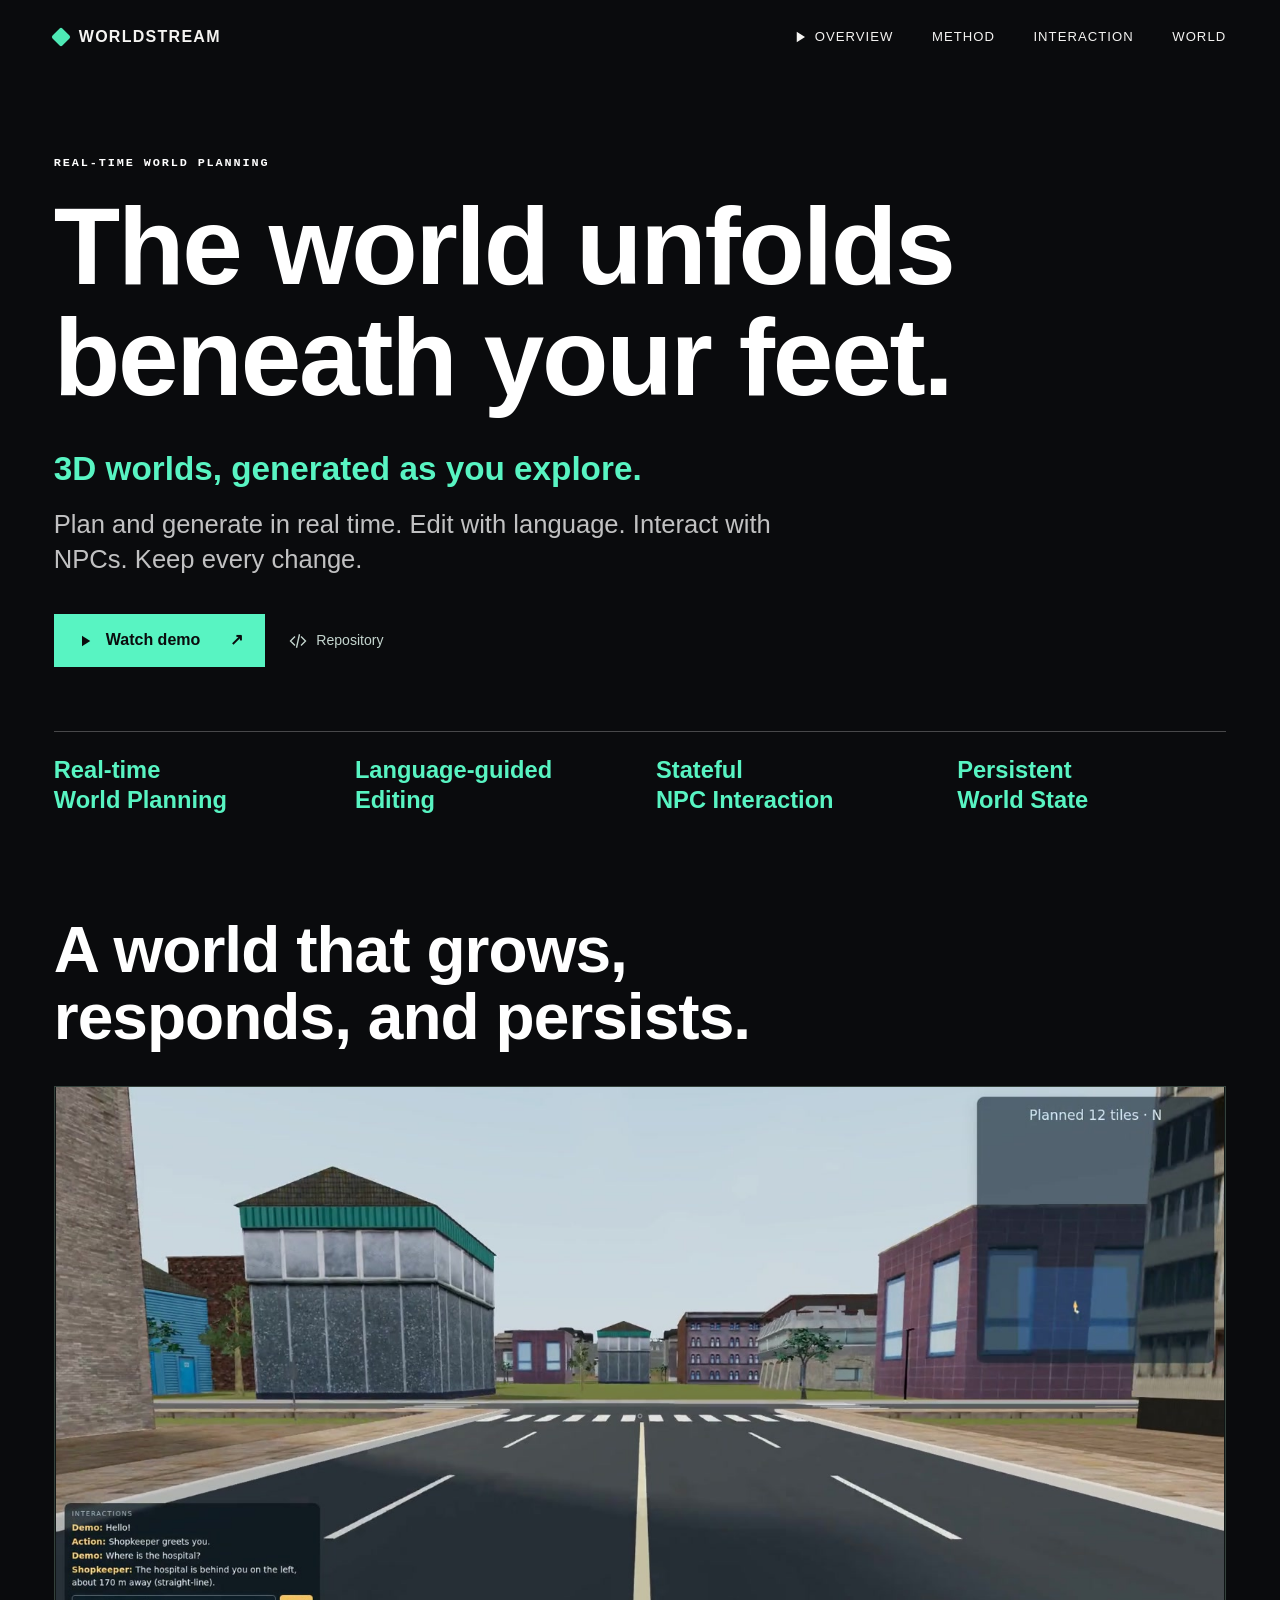
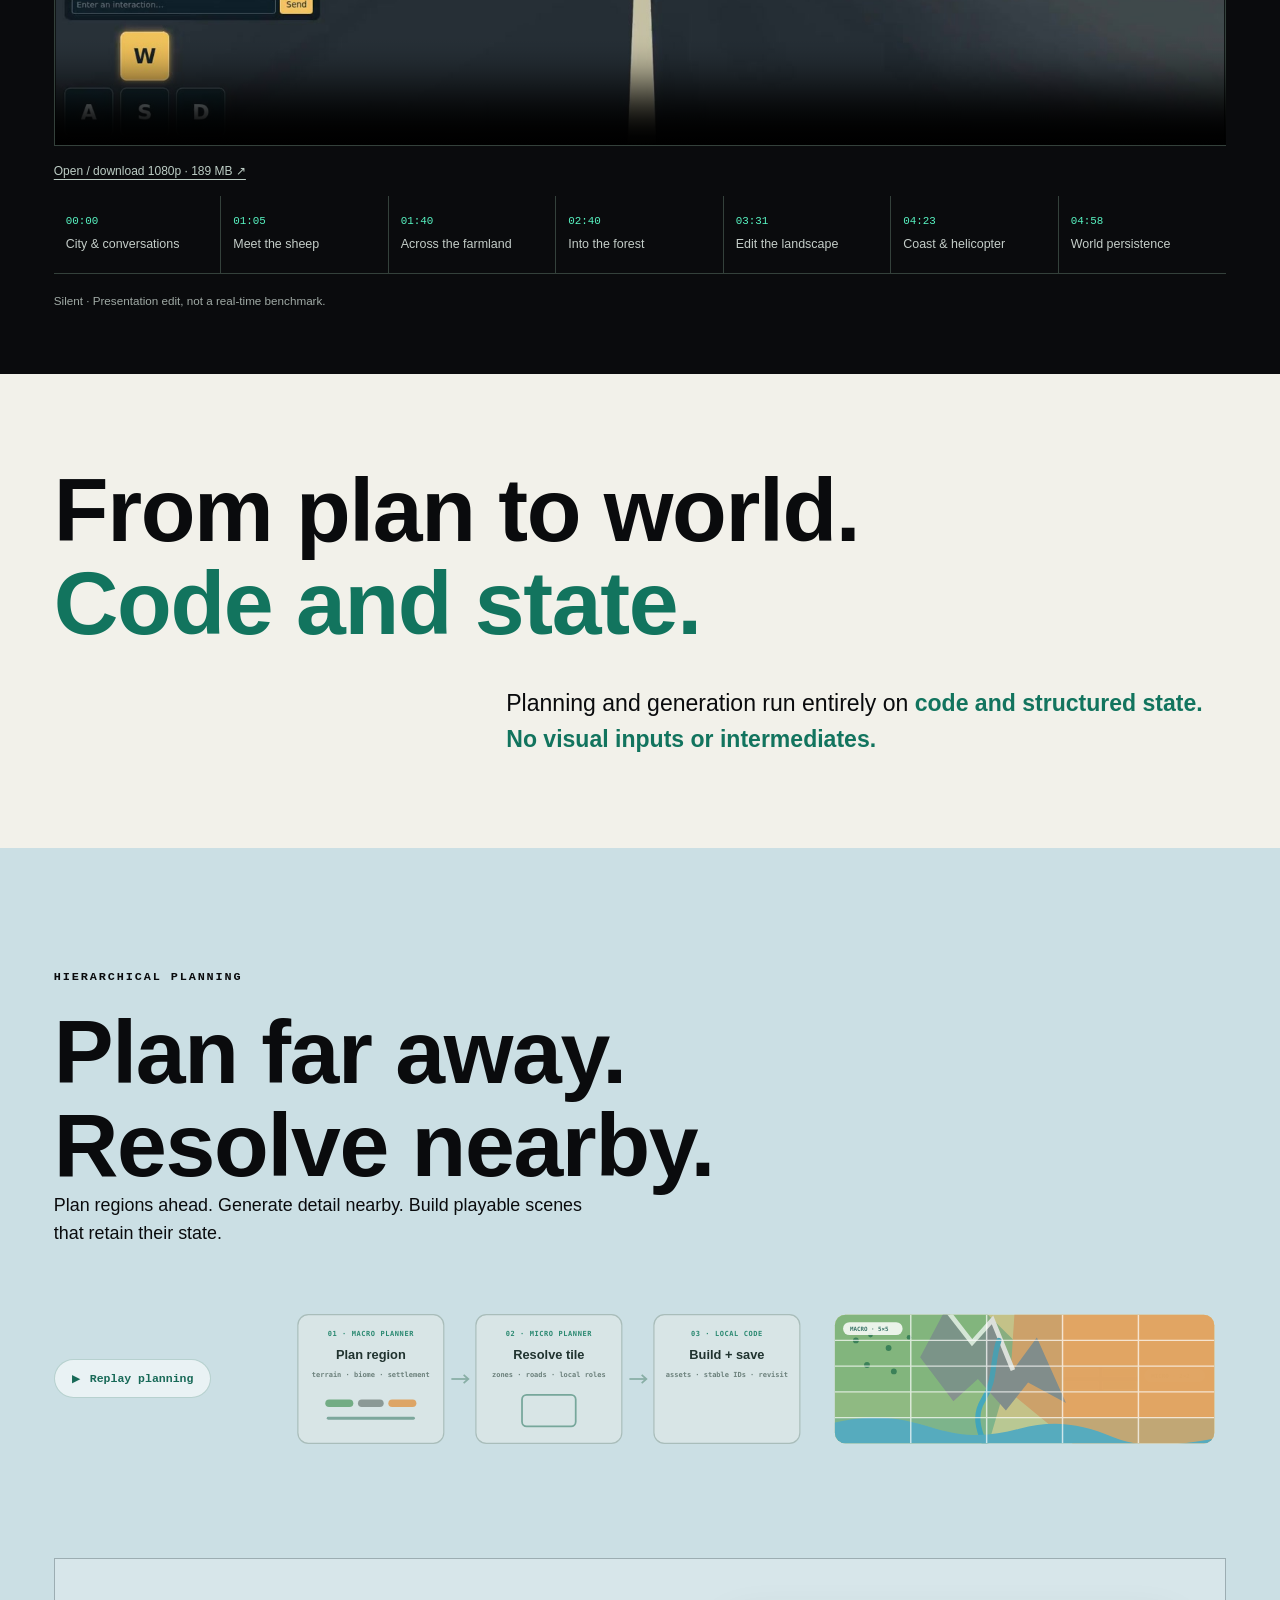
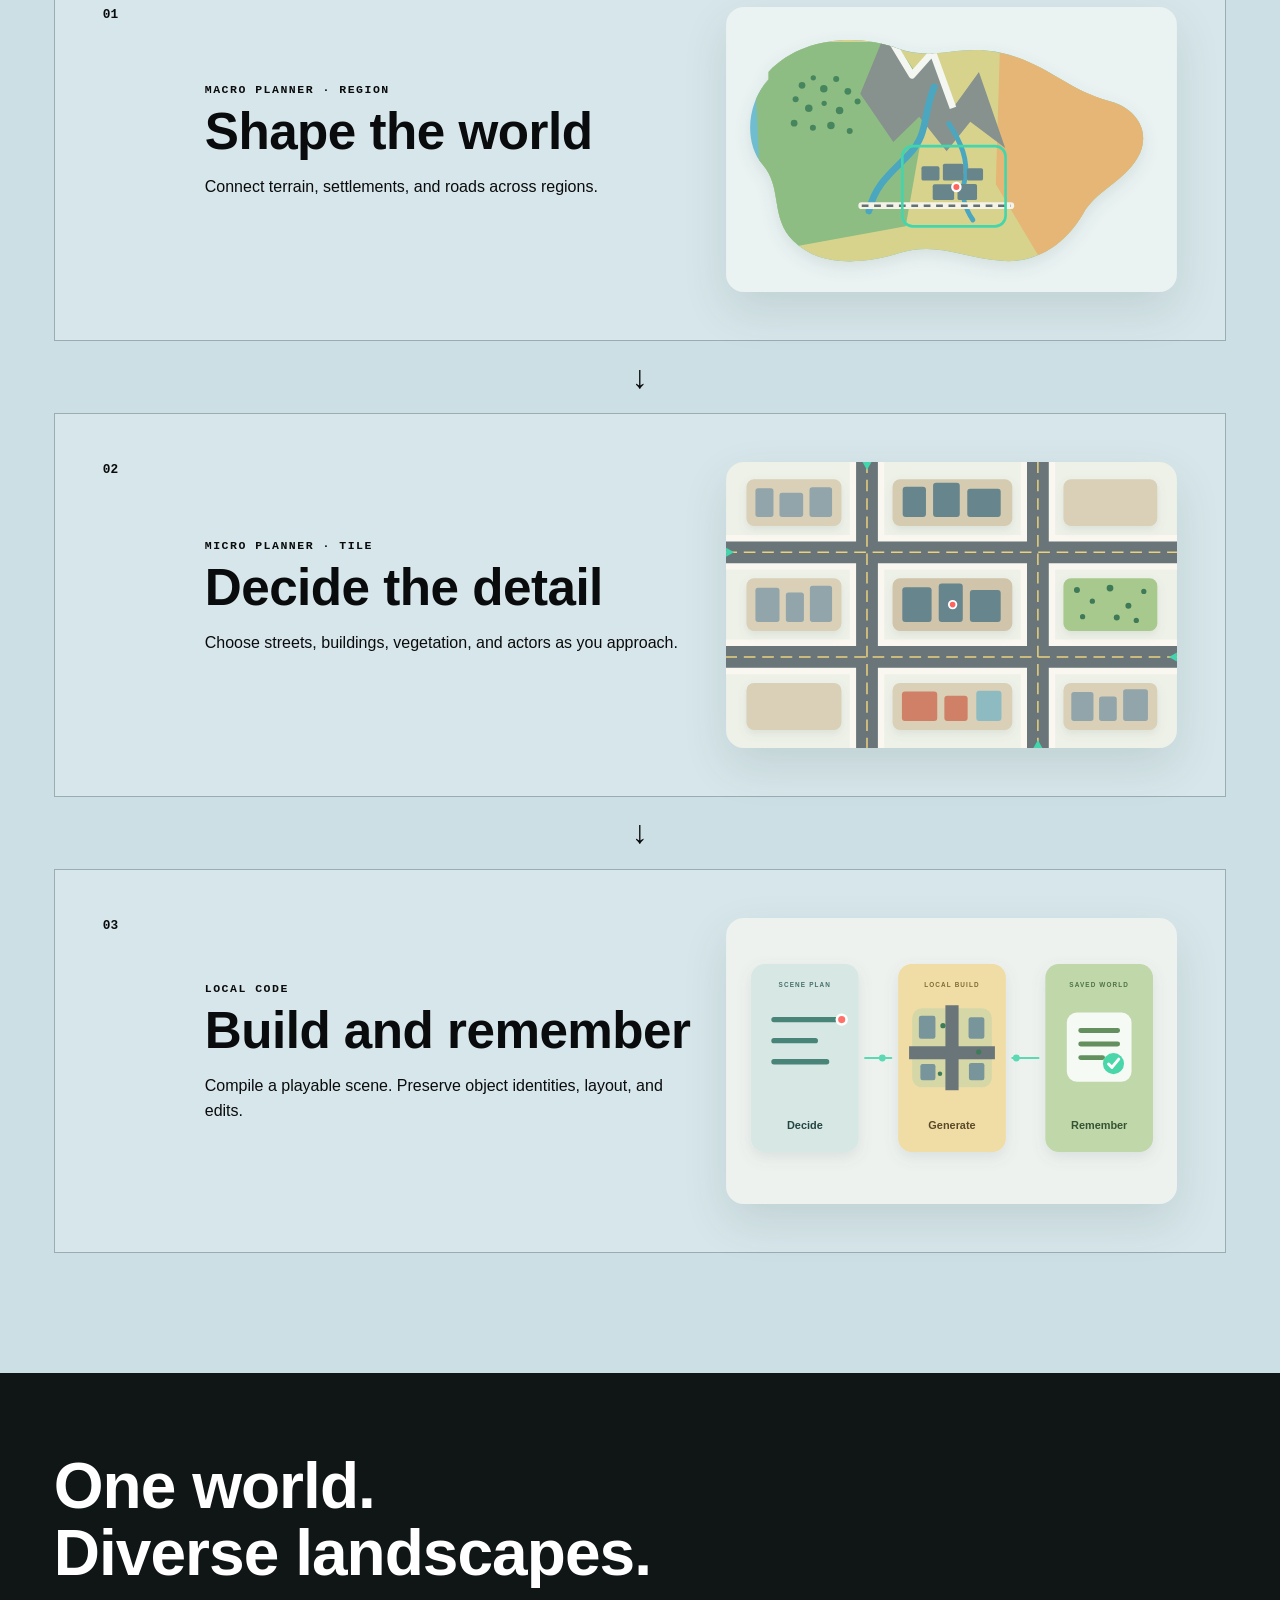
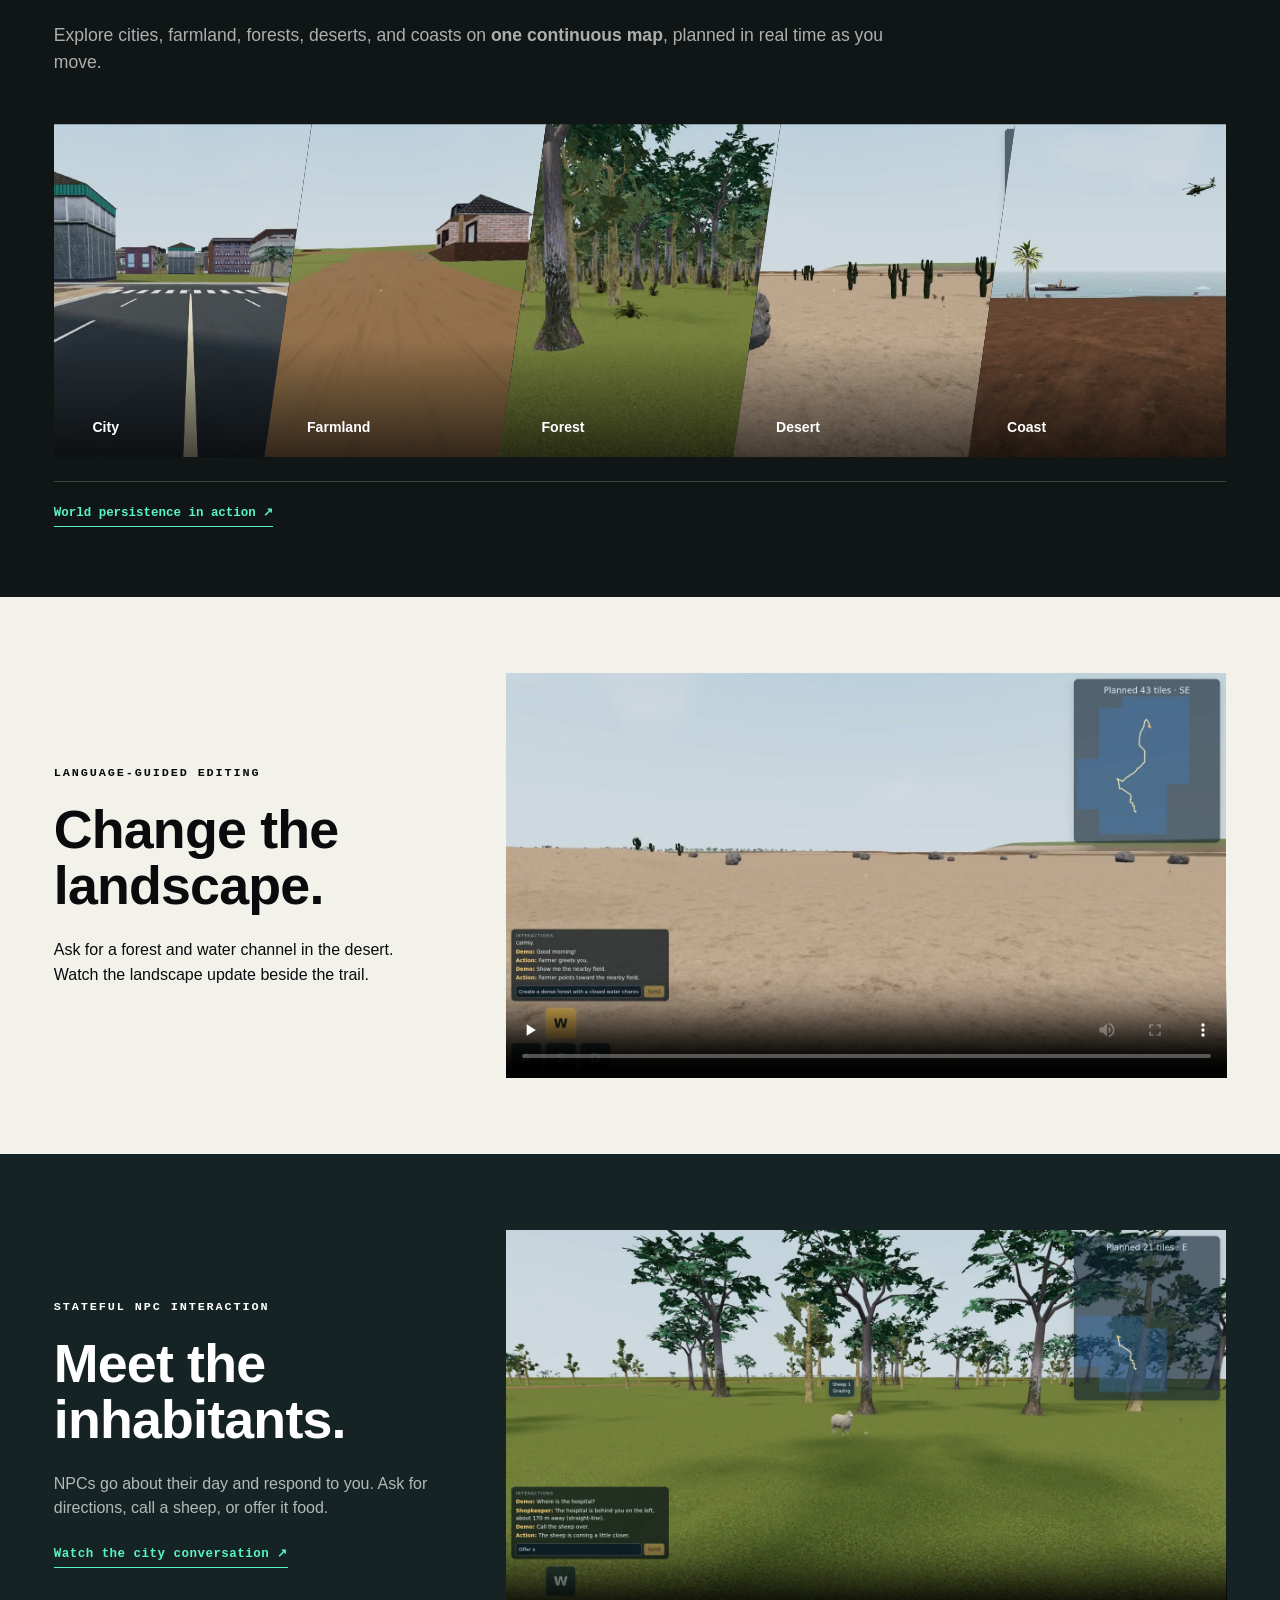
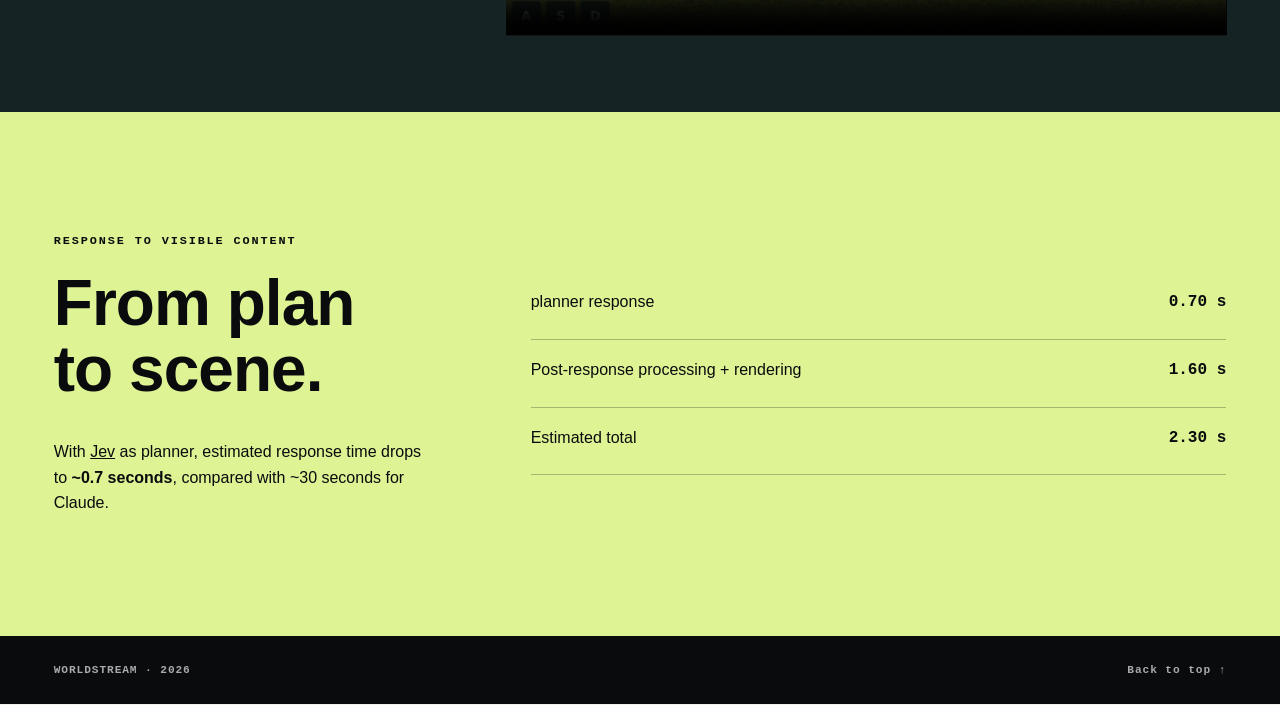
==== index.html @ d9d82ed5 "update project page" ====
<!doctype html>
<html lang="en">
<head>
  <meta charset="utf-8" />
  <meta name="viewport" content="width=device-width, initial-scale=1" />
  <meta name="description" content="WorldStream plans and expands a persistent 3D world in real time as you move. Edit scenes through language and interact with NPCs that pursue their own activities and respond to you." />
  <title>WorldStream — 3D worlds, generated as you explore</title>
  <link rel="icon" href="data:image/svg+xml,<svg xmlns=%22http://www.w3.org/2000/svg%22 viewBox=%220 0 32 32%22><rect width=%2232%22 height=%2232%22 rx=%228%22 fill=%22%2309090b%22/><path d=%22M8 16 16 7l8 9-8 9z%22 fill=%22%2358f4c2%22/></svg>" />
  <link rel="stylesheet" href="styles.css" />
</head>
<body>
  <header class="nav" aria-label="Primary navigation">
    <a class="brand" href="#top"><span class="brand-mark"></span>WORLDSTREAM</a>
    <nav>
      <a href="#demo"><svg class="link-icon" viewBox="0 0 24 24" aria-hidden="true"><path d="m9 5 11 7-11 7Z"/></svg>Overview</a>
      <a href="#system">Method</a>
      <a href="#interaction">Interaction</a>
      <a href="#worlds">World</a>
    </nav>
  </header>

  <main id="top">
    <section class="hero">
      <div class="hero-copy">
        <p class="eyebrow">REAL-TIME WORLD PLANNING</p>
        <h1>The world unfolds<br />beneath your feet.</h1>
        <p class="hero-tagline"><strong>3D worlds, generated as you explore.</strong></p>
        <p class="lede">Plan and generate in real time. Edit with language. Interact with NPCs. Keep every change.</p>
        <div class="hero-actions"><a class="primary-link" href="#demo"><svg class="link-icon" viewBox="0 0 24 24" aria-hidden="true"><path d="m8 5 11 7-11 7Z"/></svg>Watch demo <span aria-hidden="true">↗</span></a><a class="repo-link" href="https://github.com/krennic999/WorldStream" target="_blank" rel="noopener"><svg class="link-icon" viewBox="0 0 24 24" aria-hidden="true"><path d="m8 6-6 6 6 6m8-12 6 6-6 6M14 3l-4 18" fill="none" stroke="currentColor" stroke-width="1.8"/></svg>Repository</a></div>
        <div class="metric-row capability-row" aria-label="Core capabilities">
          <div><strong>Real-time<br />World Planning</strong></div>
          <div><strong>Language-guided<br />Editing</strong></div>
          <div><strong>Stateful<br />NPC Interaction</strong></div>
          <div><strong>Persistent<br />World State</strong></div>
        </div>
      </div>
    </section>

    <section id="demo" class="demo-section" aria-labelledby="demo-title">
      <div class="demo-heading"><div><h2 id="demo-title">A world that grows,<br />responds, and persists.</h2></div></div>
      <video id="tour-video" class="tour-video" controls playsinline preload="none" poster="assets/demo-20260928/city.jpg" aria-label="WorldStream full presentation demo">
        Your browser does not support embedded video.
      </video>
      <div class="video-options">
        <div class="video-downloads">
          <a id="download-original" target="_blank" rel="noopener">Open / download 1080p · 189 MB ↗</a>
        </div>
      </div>
      <div class="demo-chapters" role="group" aria-label="Jump to a demo chapter">
        <button type="button" data-seek="0"><span>00:00</span>City &amp; conversations</button>
        <button type="button" data-seek="65"><span>01:05</span>Meet the sheep</button>
        <button type="button" data-seek="100"><span>01:40</span>Across the farmland</button>
        <button type="button" data-seek="160"><span>02:40</span>Into the forest</button>
        <button type="button" data-seek="211"><span>03:31</span>Edit the landscape</button>
        <button type="button" data-seek="263"><span>04:23</span>Coast &amp; helicopter</button>
        <button type="button" data-seek="298"><span>04:58</span>World persistence</button>
      </div>
      <p id="playback-status" class="playback-status" role="status"></p>
      <div class="demo-footnote"><p>Silent · Presentation edit, not a real-time benchmark.</p></div>
    </section>

    <section class="statement">
      <h2>From plan to world.<br /><em>Code and state.</em></h2>
      <p>Planning and generation run entirely on <strong>code and structured state.</strong> <strong>No visual inputs or intermediates.</strong></p>
    </section>

    <section id="system" class="system-section">
      <div class="section-heading">
        <p class="eyebrow">HIERARCHICAL PLANNING</p>
        <h2>Plan far away.<br />Resolve nearby.</h2>
        <p>Plan regions ahead. Generate detail nearby. Build playable scenes that retain their state.</p>
      </div>
      <div class="planning-showcase">
        <div class="planning-toolbar">
          <button id="replay-planning" type="button"><span aria-hidden="true">▶</span> Replay planning</button>
        </div>
        <figure class="tile-planning-demo">
          <img id="tile-planning-animation" src="assets/tile-planning-demo.svg" alt="Animation showing Macro Planner assigning roles to a five by five region and Micro Planner resolving a nearby tile into four zones" />
        </figure>
      </div>

      <div class="pipeline" role="img" aria-label="Macro Planner plans a large region, Micro Planner refines nearby tiles, then local code compiles a persistent world">
        <article class="stage macro-stage">
          <div class="stage-index">01</div>
          <div>
            <p class="stage-label">MACRO PLANNER · REGION</p>
            <h3>Shape the world</h3>
            <p>Connect terrain, settlements, and roads across regions.</p>
          </div>
          <figure class="stage-real">
            <img data-planning-graphic src="assets/macro-layout.svg" alt="A simplified Macro Planner natural map with ocean, mountains, rivers, forests, desert, settlements, and the next planning frontier" />
          </figure>
        </article>

        <div class="flow-arrow" aria-hidden="true">↓</div>

        <article class="stage micro-stage">
          <div class="stage-index">02</div>
          <div>
            <p class="stage-label">MICRO PLANNER · TILE</p>
            <h3>Decide the detail</h3>
            <p>Choose streets, buildings, vegetation, and actors as you approach.</p>
          </div>
          <figure class="stage-real">
            <img data-planning-graphic src="assets/micro-city-layout.svg" alt="A city-scale Micro Planner plan abstracted from a generated aerial view, with dense blocks, arterials, local streets, civic facilities, parks, and edge connections" />
          </figure>
        </article>

        <div class="flow-arrow" aria-hidden="true">↓</div>

        <article class="stage compiler-stage">
          <div class="stage-index">03</div>
          <div>
            <p class="stage-label">LOCAL CODE</p>
            <h3>Build and remember</h3>
            <p>Compile a playable scene. Preserve object identities, layout, and edits.</p>
          </div>
          <figure class="stage-real stage-code-real">
            <img data-planning-graphic src="assets/local-compiler.svg" alt="A simple animated flow from a planner output through local scene generation to a saved playable tile" />
          </figure>
        </article>
      </div>
    </section>

    <section id="worlds" class="worlds">
      <div class="worlds-copy">
        <h2>One world.<br />Diverse landscapes.</h2>
        <p>Explore cities, farmland, forests, deserts, and coasts on <strong>one continuous map</strong>, planned in real time as you move.</p>
      </div>
      <div class="biome-showcase">
        <div class="landscape-thumbnails" aria-label="Five landscapes in one world">
          <figure><img src="assets/demo-20260928/city.jpg" loading="lazy" width="1600" height="900" alt="City blocks and a paved intersection" /><figcaption>City</figcaption></figure>
          <figure><img src="assets/demo-20260928/farmland.jpg?v=3" loading="lazy" width="1600" height="900" alt="A rural house beside planted crop fields and a dirt road" /><figcaption>Farmland</figcaption></figure>
          <figure><img src="assets/demo-20260928/forest.jpg?v=2" loading="lazy" width="1600" height="900" alt="An open view through layered trees and forest canopy" /><figcaption>Forest</figcaption></figure>
          <figure><img src="assets/demo-20260928/desert.jpg?v=2" loading="lazy" width="1600" height="900" alt="Cacti and boulders on sandy desert terrain" /><figcaption>Desert</figcaption></figure>
          <figure><img src="assets/demo-20260928/coast.jpg?v=2" loading="lazy" width="1600" height="900" alt="Boats on the sea beside a palm-lined beach" /><figcaption>Coast</figcaption></figure>
        </div>
        <div class="revisit-note"><button class="chapter-link" type="button" data-seek="298">World persistence in action ↗</button></div>
      </div>
    </section>

    <section id="interaction" class="interaction-section">
      <div class="section-heading interaction-heading">
        <p class="eyebrow">LANGUAGE-GUIDED EDITING</p>
        <h2>Change the landscape.</h2>
        <p>Ask for a forest and water channel in the desert. Watch the landscape update beside the trail.</p>
      </div>

      <div class="edit-showcase">
        <figure class="excerpt-media"><video id="edit-video" controls playsinline preload="none" poster="assets/demo-20260928/edit-before.jpg" aria-label="24-second excerpt showing the landscape edit request and result; water loop partly outside the view"></video></figure>
      </div>
    </section>

    <section class="npc-section">
      <div class="npc-copy">
        <p class="eyebrow">STATEFUL NPC INTERACTION</p>
        <h2>Meet the inhabitants.</h2>
        <p>NPCs go about their day and respond to you. Ask for directions, call a sheep, or offer it food.</p>
        <button class="npc-lab-link chapter-link" type="button" data-seek="4">Watch the city conversation ↗</button>
      </div>

      <figure class="npc-media fullbleed-media">
        <video id="npc-video" controls playsinline preload="none" poster="assets/demo-20260928/sheep.jpg" aria-label="Calling and feeding a sheep in the world"></video>
      </figure>
    </section>

    <section class="latency-section" aria-labelledby="latency-title">
      <div>
        <p class="eyebrow">RESPONSE TO VISIBLE CONTENT</p>
        <h2 id="latency-title">From plan<br />to scene.</h2>
        <p class="latency-note">With <a href="https://typesafe.ai/" target="_blank" rel="noopener">Jev</a> as planner, estimated response time drops to <strong>~0.7 seconds</strong>, compared with ~30 seconds for Claude.</p>
      </div>
      <div class="latency-chart" aria-label="Estimated warm-cache latency from four repeat saved-response replay trials">
        <div class="latency-bar"><b>planner response</b><strong>0.70 s</strong></div>
        <div class="latency-bar"><b>Post-response processing + rendering</b><strong>1.60 s</strong></div>
        <div class="latency-bar"><b>Estimated total</b><strong>2.30 s</strong></div>
      </div>
    </section>

  </main>

  <footer>
    <span>WORLDSTREAM · 2026</span>
    <a class="footer-link" href="#top">Back to top ↑</a>
  </footer>
  <script src="media-config.js"></script>
  <script src="script.js"></script>
</body>
</html>
---- styles.css ----
:root {
  --ink: #0a0b0d;
  --paper: #f2f1ea;
  --muted: #787a74;
  --line: rgba(10, 11, 13, 0.18);
  --acid: #58f4c2;
  --blue: #c9e2ea;
  --dark: #111719;
  --pad: clamp(22px, 4.2vw, 74px);
}

* { box-sizing: border-box; }
html { scroll-behavior: smooth; }
body {
  margin: 0;
  color: var(--ink);
  background: var(--paper);
  font-family: Inter, ui-sans-serif, -apple-system, BlinkMacSystemFont, "Segoe UI", sans-serif;
  font-size: 16px;
  line-height: 1.55;
  overflow-x: hidden;
}
a { color: inherit; }
img { display: block; width: 100%; }

.nav {
  position: absolute;
  z-index: 10;
  top: 0;
  left: 0;
  right: 0;
  display: flex;
  justify-content: space-between;
  align-items: center;
  padding: 25px var(--pad);
  color: white;
  mix-blend-mode: difference;
}
.brand { display: flex; align-items: center; gap: 11px; font-weight: 800; letter-spacing: .08em; text-decoration: none; }
.brand-mark { width: 14px; height: 14px; background: var(--acid); transform: rotate(45deg); border-radius: 2px; }
.nav nav { display: flex; gap: clamp(16px, 3vw, 42px); }
.nav nav a { text-decoration: none; font-size: .82rem; letter-spacing: .08em; text-transform: uppercase; }

.hero { background: var(--ink); color: white; min-height: 100vh; }
.hero-copy { min-height: 76vh; padding: clamp(120px, 15vw, 210px) var(--pad) 64px; display: flex; flex-direction: column; justify-content: flex-end; }
.eyebrow { margin: 0 0 20px; font-family: ui-monospace, SFMono-Regular, Menlo, monospace; font-size: .74rem; font-weight: 700; letter-spacing: .16em; }
h1, h2, h3, p { margin-top: 0; }
h1 { margin-bottom: 34px; max-width: 1200px; font-size: clamp(3.5rem, 9.1vw, 9rem); line-height: 1.02; letter-spacing: -.02em; font-weight: 620; }
.lede { max-width: 760px; font-size: clamp(1.15rem, 2vw, 1.7rem); line-height: 1.35; color: rgba(255,255,255,.75); }
.hero-tagline { max-width: 1000px; margin: 0 0 18px; color: var(--acid); font-size: clamp(1.4rem, 2.6vw, 2.3rem); line-height: 1.25; }
.hero-tagline strong { font-weight: 650; }
.metric-row { display: grid; grid-template-columns: repeat(4, minmax(0, 1fr)); gap: 32px; margin-top: 64px; padding-top: 24px; border-top: 1px solid rgba(255,255,255,.25); }
.metric-row strong, .metric-row span { display: block; }
.metric-row strong { color: var(--acid); font-size: clamp(1.5rem, 2.4vw, 2.3rem); line-height: 1.1; }
.metric-row span { margin-top: 7px; color: rgba(255,255,255,.56); font-size: .82rem; }

.fullbleed-media { margin: 0; position: relative; overflow: hidden; background: #172022; }
.hero-media { aspect-ratio: 16 / 8.5; }
.fullbleed-media img { width: 100%; height: 100%; object-fit: cover; }
.fullbleed-media figcaption { position: absolute; left: 20px; bottom: 18px; max-width: 620px; padding: 10px 14px; color: white; background: rgba(8,12,14,.78); backdrop-filter: blur(12px); font-size: .76rem; }
.fullbleed-media figcaption span { color: var(--acid); font-family: ui-monospace, monospace; margin-right: 12px; }

.statement { padding: clamp(100px, 15vw, 220px) var(--pad); max-width: 1500px; }
.statement > p:first-child { color: var(--muted); font-size: clamp(1.1rem, 2vw, 1.5rem); }
.statement h2, .section-heading h2, .worlds h2, .latency-section h2, .notes-section h2 { margin-bottom: 36px; font-size: clamp(3rem, 7vw, 7.4rem); line-height: 1.04; letter-spacing: -.015em; font-weight: 560; }
.statement h2 em { color: #12745e; font-style: normal; }
.statement p strong { color: #12745e; font-weight: 650; }
.statement > p:last-child { margin: 60px 0 0 auto; max-width: 720px; font-size: clamp(1.15rem, 1.8vw, 1.55rem); }
.statement-notes { display: grid; grid-template-columns: 1fr 1fr; gap: 8vw; margin: 90px 0 0; padding-top: 34px; border-top: 1px solid var(--line); font-size: 1.04rem; }
.statement-notes p { margin: 0; }

.system-section { padding: 120px var(--pad); background: #cbdfe4; }
.section-heading { display: grid; grid-template-columns: 1.25fr .75fr; column-gap: 7vw; align-items: end; }
.section-heading .eyebrow { grid-column: 1 / -1; }
.section-heading h2 { margin-bottom: 0; }
.section-heading > p:last-child { max-width: 540px; font-size: 1.12rem; }
.pipeline { margin-top: 100px; }
.planning-showcase { display: grid; grid-template-columns: 210px minmax(0, 1fr); column-gap: 28px; align-items: center; margin-top: 34px; }
.planning-toolbar { display: flex; align-items: flex-start; flex-direction: column; gap: 16px; }
.planning-toolbar button { display: inline-flex; align-items: center; gap: 10px; cursor: pointer; padding: 12px 17px; border: 1px solid rgba(22,105,87,.24); border-radius: 999px; background: rgba(255,255,255,.58); color: #176957; font: 700 .72rem ui-monospace, monospace; transition: transform .2s ease, background .2s ease; }
.planning-toolbar button:hover { transform: translateY(-2px); background: rgba(255,255,255,.9); }
.planning-toolbar button span { font-size: .62rem; }
.planning-toolbar p { max-width: 190px; margin: 0; color: #5c7773; font: 650 .68rem/1.55 ui-monospace, monospace; }
.tile-planning-demo { width: 100%; margin: 0; }
.tile-planning-demo img { width: 100%; }
.stage { display: grid; grid-template-columns: 70px 1fr minmax(320px, 42%); gap: 32px; align-items: center; min-height: 360px; padding: 48px; border: 1px solid rgba(4,27,32,.28); background: rgba(255,255,255,.22); }
.stage-index { align-self: start; font: 700 .8rem ui-monospace, monospace; }
.stage-label { margin-bottom: 8px; font: 700 .72rem ui-monospace, monospace; letter-spacing: .13em; }
.stage h3 { margin-bottom: 16px; font-size: clamp(2.1rem, 4vw, 4.3rem); line-height: 1.08; letter-spacing: -.01em; font-weight: 560; }
.stage p:last-child { max-width: 560px; }
.flow-arrow { height: 72px; display: grid; place-items: center; font-size: 2rem; }

.macro-map, .micro-grid, .code-window { position: relative; min-height: 260px; background: #dce9e4; border: 1px solid rgba(0,0,0,.2); overflow: hidden; }
.stage-real { margin: 0; background: transparent; }
.stage-real img { width: 100%; height: auto; aspect-ratio: 1200 / 760; object-fit: cover; border-radius: 18px; box-shadow: 0 18px 46px rgba(33,63,61,.12); }
.state-pills { display: flex; flex-wrap: wrap; gap: 7px; margin-top: 13px; }
.state-pills span { padding: 6px 9px; border: 1px solid rgba(29,77,69,.18); border-radius: 999px; background: rgba(255,255,255,.48); color: #315c55; font: 650 .56rem ui-monospace, monospace; }
.stage-real figcaption { padding-top: 10px; color: #506765; font: 600 .59rem ui-monospace, monospace; line-height: 1.45; }
.stage-real figcaption b { color: #176957; }
.stage-real figcaption span { padding: 0 5px; color: #91a29f; }
.stage-code-real img { object-position: left center; }
.macro-map { background: linear-gradient(150deg,#b9cf9a 0 48%,#d1c18c 49% 76%,#91b5bd 77%); }
.macro-map i { position: absolute; display: block; }
.macro-map .water { left: 0; bottom: 0; width: 75%; height: 28%; background: #5f94a5; clip-path: polygon(0 62%,35% 22%,60% 55%,100% 10%,100% 100%,0 100%); }
.macro-map .ridge { right: 12%; top: 0; width: 28%; height: 70%; background: #626c5d; clip-path: polygon(50% 0,100% 55%,68% 48%,85% 100%,40% 62%,0 100%,22% 35%); }
.macro-map .city { width: 80px; height: 66px; left: 45%; top: 36%; background: repeating-linear-gradient(0deg,#374745 0 7px,#89a39c 7px 11px); }
.macro-map .town { width: 43px; height: 35px; left: 24%; top: 29%; background: #d67b55; }
.macro-map .route { left: 15%; top: 46%; width: 67%; height: 7px; background: white; transform: rotate(12deg); transform-origin: left center; }
.micro-grid { background-color: #b9c893; background-image: linear-gradient(rgba(255,255,255,.25) 1px,transparent 1px),linear-gradient(90deg,rgba(255,255,255,.25) 1px,transparent 1px); background-size: 25% 25%; }
.micro-grid i, .micro-grid span { position: absolute; display: block; }
.road-x { left: 0; right: 0; top: 43%; height: 18%; background: #50575a; }
.road-y { top: 0; bottom: 0; left: 53%; width: 14%; background: #50575a; }
.micro-grid span:not(.park) { background: #d6b49b; box-shadow: inset 0 0 0 3px #7d4d3e; }
.b1 { left: 8%; top: 8%; width: 34%; height: 26%; }.b2 { right: 6%; top: 10%; width: 20%; height: 25%; }.b3 { left: 8%; bottom: 8%; width: 34%; height: 24%; }
.micro-grid .park { right: 6%; bottom: 8%; width: 24%; height: 24%; border-radius: 50%; background: repeating-radial-gradient(circle,#315b42 0 5px,#76a56e 6px 15px); }
.code-window { padding: 28px; background: #0f181a; color: #d6fff1; font-family: ui-monospace, monospace; }
.code-window span { display: block; margin-bottom: 32px; color: var(--acid); }
.code-window code { display: block; margin: 12px 0; color: #b8c8c4; }

.worlds { display: grid; grid-template-columns: .72fr 1.28fr; min-height: 820px; background: #101616; color: white; }
.worlds-copy { padding: 120px var(--pad); align-self: center; }
.worlds h2 { font-size: clamp(3rem, 5vw, 6rem); }
.worlds-copy > p:not(.eyebrow) { color: rgba(255,255,255,.66); font-size: 1.1rem; }
.biome-route { display: grid; grid-template-columns: repeat(5, minmax(92px, 1fr)); margin-top: 42px; border: 1px solid rgba(255,255,255,.24); overflow: hidden; }
.biome { min-height: 112px; padding: 16px 12px; display: flex; flex-direction: column; justify-content: flex-end; color: #09100f; border-right: 1px solid rgba(0,0,0,.22); }
.biome:last-child { border-right: 0; }
.biome b { font-size: .82rem; }
.biome span { margin-top: 2px; font: 600 .59rem ui-monospace, monospace; text-transform: uppercase; opacity: .62; }
.city-biome { background: repeating-linear-gradient(90deg,#c8d1cf 0 8px,#889693 8px 10px); }
.rural-biome { background: linear-gradient(145deg,#bfd08c 0 42%,#d0b874 43% 66%,#93aa70 67%); }
.forest-biome { background: radial-gradient(circle at 28% 35%,#8eb173 0 10%,transparent 11%),radial-gradient(circle at 66% 58%,#537c56 0 19%,transparent 20%),#759865; }
.desert-biome { background: linear-gradient(155deg,#e3c381,#b98455); }
.coast-biome { background: linear-gradient(145deg,#cfbd82 0 34%,#65a8b6 35% 62%,#286e88 63%); }
.route-note { display: flex; gap: 14px; margin-top: 11px; font-size: .75rem !important; }
.route-note span { flex: 0 0 auto; color: var(--acid); font: 700 .65rem ui-monospace, monospace; letter-spacing: .04em; }
.plain-list { list-style: none; padding: 0; margin: 54px 0 0; border-top: 1px solid rgba(255,255,255,.2); }
.plain-list li { display: grid; grid-template-columns: 85px 1fr; gap: 20px; padding: 16px 0; border-bottom: 1px solid rgba(255,255,255,.2); }
.plain-list span { color: var(--acid); font: 700 .72rem ui-monospace, monospace; text-transform: uppercase; }
.forest-media { min-height: 820px; }

.interaction-section { padding: 120px var(--pad); }
.interaction-heading { margin-bottom: 80px; }
.interaction-demo { display: grid; grid-template-columns: minmax(330px, .75fr) 1.25fr; min-height: 640px; border: 1px solid var(--line); }
.object-panel { padding: clamp(28px, 4vw, 56px); background: #d7e8eb; }
.panel-top { display: flex; justify-content: space-between; font: 700 .72rem ui-monospace, monospace; letter-spacing: .1em; }
.live-dot { color: #08795d; }
.object-tabs { display: flex; gap: 8px; margin: 50px 0 32px; flex-wrap: wrap; }
.object-tabs button { cursor: pointer; border: 1px solid #607376; background: transparent; padding: 10px 13px; font: inherit; color: inherit; }
.object-tabs button.active { background: #11282c; color: white; }
.state-card { background: #11282c; color: white; padding: 24px; }
.state-card div { display: grid; grid-template-columns: 80px 1fr; gap: 10px; padding: 10px 0; border-bottom: 1px solid rgba(255,255,255,.15); }
.state-card div:last-child { border: 0; }
.state-card span { color: var(--acid); font: 700 .68rem ui-monospace, monospace; }
.state-card code { color: white; overflow-wrap: anywhere; }
.object-panel > p { margin: 32px 0 0; max-width: 500px; }
.interaction-media { min-height: 640px; }

.npc-section { display: grid; grid-template-columns: 1.02fr .98fr; min-height: 780px; background: #152325; color: white; }
.npc-copy { padding: 120px var(--pad); align-self: center; }
.npc-copy h2 { max-width: 820px; margin-bottom: 38px; font-size: clamp(3rem, 5.5vw, 6.5rem); line-height: 1.04; letter-spacing: -.015em; font-weight: 560; }
.npc-copy > p:not(.eyebrow) { max-width: 720px; color: rgba(255,255,255,.68); font-size: 1.08rem; }
.npc-reaction { display: grid; grid-template-columns: repeat(3, minmax(0, 1fr)); margin-top: 58px; border-top: 1px solid rgba(255,255,255,.2); }
.npc-reaction article { position: relative; min-height: 160px; padding: 22px 18px 18px 0; border-bottom: 1px solid rgba(255,255,255,.2); }
.npc-reaction article + article { padding-left: 18px; border-left: 1px solid rgba(255,255,255,.2); }
.npc-reaction article::before { content: ""; position: absolute; top: -4px; left: 0; width: 54px; height: 7px; border-radius: 4px; background: var(--acid); opacity: .22; }
.npc-reaction article + article::before { left: 18px; }
.npc-reaction span, .npc-reaction b, .npc-reaction small { display: block; }
.npc-reaction span { color: var(--acid); font: 700 .64rem ui-monospace, monospace; letter-spacing: .08em; }
.npc-reaction b { margin-top: 26px; font-size: 1rem; font-weight: 600; }
.npc-reaction small { margin-top: 8px; color: rgba(255,255,255,.48); font: 600 .65rem/1.45 ui-monospace, monospace; }
.npc-lab-link { display: inline-flex; margin-top: 34px; padding-bottom: 5px; color: var(--acid); border-bottom: 1px solid currentColor; text-decoration: none; font: 700 .72rem ui-monospace, monospace; letter-spacing: .04em; }
.npc-media { min-height: 780px; background: #e4e4d2; }
.npc-media img { object-position: 72% center; }

.latency-section { padding: 120px var(--pad); background: #def394; }
.latency-section { display: grid; grid-template-columns: .7fr 1.3fr; gap: 8vw; }
.latency-section h2 { font-size: clamp(3rem, 5vw, 6rem); }
.latency-note { max-width: 440px; margin: 18px 0 0; font-size: 1rem; line-height: 1.6; }
.latency-chart { align-self: center; }
.timing-details { margin-top: 22px; font-size: .78rem; max-width: 680px; }
.timing-details summary { cursor: pointer; text-underline-offset: 3px; text-decoration: underline; }
.timing-details p { margin: 12px 0 0; line-height: 1.6; }
.latency-bar { position: relative; display: grid; grid-template-columns: 1fr auto; gap: 20px; padding: 18px 0 24px; border-bottom: 1px solid rgba(0,0,0,.25); }
.latency-bar span { position: absolute; bottom: 0; left: 0; height: 6px; width: var(--w); background: #0b6d58; }
.latency-bar.faint span { background: rgba(0,0,0,.22); }
.latency-bar b { font-weight: 520; }.latency-bar strong { font-family: ui-monospace, monospace; }
.latency-note { grid-column: 2; max-width: 700px; margin-top: 26px; }

footer { display: flex; justify-content: space-between; gap: 20px; padding: 28px var(--pad); background: var(--ink); color: rgba(255,255,255,.65); font: 700 .7rem ui-monospace, monospace; letter-spacing: .08em; }
.footer-link { color: inherit; text-decoration: none; }

@media (max-width: 900px) {
  .nav nav { display: none; }
  .hero-copy { min-height: 70vh; }
  .metric-row { grid-template-columns: 1fr; gap: 22px; }
  .hero-media { aspect-ratio: 4 / 3; }
  .section-heading, .worlds, .interaction-demo, .npc-section, .latency-section, .statement-notes { grid-template-columns: 1fr; }
  .section-heading > p:last-child { margin-top: 30px; }
  .planning-showcase { grid-template-columns: 1fr; margin-top: 34px; }
  .planning-toolbar { align-items: flex-start; flex-direction: column; padding: 0 0 24px; }
  .tile-planning-demo { margin-bottom: 50px; }
  .stage { grid-template-columns: 40px 1fr; padding: 28px; }
  .stage > :last-child { grid-column: 1 / -1; }
  .worlds-copy { padding-top: 100px; padding-bottom: 80px; }
  .biome-route { grid-template-columns: repeat(5, minmax(76px, 1fr)); overflow-x: auto; }
  .biome { min-height: 96px; }
  .forest-media { min-height: 64vh; }
  .interaction-media { min-height: 420px; }
  .npc-reaction { grid-template-columns: 1fr; }
  .npc-reaction article + article { padding-left: 0; border-left: 0; }
  .npc-reaction article + article::before { left: 0; }
  .npc-media { min-height: 520px; }
  .latency-note { grid-column: 1; }
  footer { flex-direction: column; }
}

@media (prefers-reduced-motion: no-preference) {
  .fullbleed-media img { transition: transform 900ms cubic-bezier(.2,.7,.2,1); }
  .fullbleed-media:hover img { transform: scale(1.015); }
  .npc-reaction article::before { animation: npc-step 4.8s ease-in-out infinite; }
  .npc-reaction article:nth-child(2)::before { animation-delay: 1.6s; }
  .npc-reaction article:nth-child(3)::before { animation-delay: 3.2s; }
}

@keyframes npc-step {
  0%, 70%, 100% { opacity: .2; transform: scaleX(.5); transform-origin: left; }
  12%, 36% { opacity: 1; transform: scaleX(1); transform-origin: left; }
}

/* Recorded demo: uncropped media, no autoplay. */
html { scroll-padding-top: 28px; }
video { display: block; width: 100%; aspect-ratio: 16 / 9; background: #101616; object-fit: contain; }
button:focus-visible, a:focus-visible, video:focus-visible { outline: 3px solid #19987b; outline-offset: 5px; }
.hero { min-height: auto; }
.hero-copy { min-height: auto; padding-top: clamp(130px, 12vw, 175px); padding-bottom: 64px; }
.hero h1 { font-size: clamp(3.5rem, 8.5vw, 8rem); }
.hero-actions { display: flex; flex-wrap: wrap; align-items: center; gap: 24px; margin-top: 12px; }
.primary-link { display: inline-flex; gap: 36px; padding: 14px 22px; color: var(--ink); background: var(--acid); text-decoration: none; font-weight: 650; }
.hero-actions > span { color: #aab5b0; font: .72rem ui-monospace, monospace; }
.link-icon { width: 18px; height: 18px; flex-shrink: 0; fill: currentColor; vertical-align: middle; }
.nav nav a, .primary-link, .repo-link { display: inline-flex; align-items: center; }
.nav nav a { gap: 7px; }
.hero-actions .primary-link { gap: 12px; }
.hero-actions .primary-link > span { margin-left: 18px; }
.repo-link { gap: 9px; color: #c4d5ce; text-decoration: none; font-size: .88rem; padding: 12px 0; }
.repo-link:hover { color: var(--acid); }
.demo-section { background: var(--ink); color: white; padding: 38px var(--pad) 64px; }
.demo-heading { display: grid; grid-template-columns: 1fr .65fr; gap: 60px; align-items: end; margin-bottom: 36px; }
.demo-heading h2, .return-section h2 { font-size: clamp(2.6rem, 5vw, 5.5rem); line-height: 1.04; letter-spacing: -.015em; font-weight: 560; margin-bottom: 0; }
.demo-heading > p { max-width: 460px; color: #aab5b0; margin-bottom: 0; }
.tour-video { border: 1px solid #34413b; }
.video-options { display: flex; justify-content: space-between; align-items: center; flex-wrap: wrap; gap: 16px; padding: 16px 0; }
.quality-switch, .video-downloads { display: flex; flex-wrap: wrap; gap: 12px; }
.quality-switch button { padding: 9px 15px; background: transparent; color: #c4cdc8; border: 1px solid #34413b; font: inherit; font-size: .8rem; cursor: pointer; }
.quality-switch button[aria-pressed="true"] { color: #101616; background: var(--acid); border-color: var(--acid); }
.video-downloads a { color: #bdcdc5; font-size: .75rem; text-underline-offset: 4px; }
.demo-chapters { display: grid; grid-template-columns: repeat(7, minmax(0, 1fr)); border-bottom: 1px solid #34413b; }
.demo-chapters button { font: inherit; font-size: .78rem; line-height: 1.4; padding: 19px 12px; background: transparent; border: 0; border-right: 1px solid #34413b; color: #c4cdc8; text-align: left; cursor: pointer; }
.demo-chapters button:last-child { border-right: 0; }
.demo-chapters button span { display: block; margin-bottom: 9px; color: var(--acid); font: .68rem ui-monospace, monospace; }
.demo-chapters button:hover, .demo-chapters button[aria-current="true"] { background: #20372e; color: white; }
.demo-footnote { display: flex; justify-content: space-between; gap: 32px; color: #a0aaa5; font-size: .73rem; margin-top: 18px; }
.demo-footnote p { max-width: 720px; margin: 0; }
.demo-footnote a { flex-shrink: 0; text-underline-offset: 4px; }
.playback-status { color: var(--acid); font-size: .8rem; margin: 0; }
.playback-status:not(:empty) { margin-top: 14px; }
.worlds, .npc-section { grid-template-columns: 1fr; min-height: 0; }
.worlds > *, .npc-section > * { min-width: 0; }
.worlds-copy, .npc-copy { padding: 80px var(--pad) 48px; }
.worlds-copy > p, .npc-copy > p { max-width: 850px; }
.worlds h2, .npc-copy h2 { max-width: 1000px; }
.biome-route, .plain-list { max-width: 950px; }
.forest-media, .npc-media { margin: 0 var(--pad) 60px; min-height: 0; background: #101616; overflow: visible; }
.forest-media figcaption, .npc-media figcaption { position: static; padding: 14px 0 0; max-width: none; background: transparent; backdrop-filter: none; }
.route-gallery { background: #101616; color: white; padding: 0 var(--pad) 90px; }
.gallery-heading { display: flex; justify-content: space-between; align-items: baseline; gap: 24px; }
.gallery-heading > p:last-child { color: #aab5b0; }
.biome-frames { display: grid; grid-template-columns: repeat(3, minmax(0, 1fr)); gap: 24px; }
.biome-frames figure, .edit-pair figure, .return-section figure { margin: 0; min-width: 0; }
.biome-frames figure:first-child { grid-column: span 2; }
.biome-frames img { aspect-ratio: 16 / 9; height: auto; object-fit: contain; }
.biome-frames figcaption, .edit-pair figcaption { padding: 14px 0; font-size: .88rem; }
.biome-frames figcaption span, .edit-pair figcaption span { display: block; font: .65rem ui-monospace, monospace; letter-spacing: .1em; color: var(--acid); margin-bottom: 7px; }
.interaction-heading { margin-bottom: 42px; }
.edit-showcase blockquote { max-width: 1000px; margin: 0 0 38px; padding: 24px 30px; border-left: 3px solid #168268; background: #e1e8dd; font-size: clamp(1.1rem, 2vw, 1.65rem); line-height: 1.45; }
.edit-showcase cite { display: block; margin-top: 14px; font: .7rem ui-monospace, monospace; color: #526456; }
.excerpt-media { margin: 0 0 32px; }
.excerpt-media figcaption, .return-section figcaption { margin-top: 12px; font-size: .78rem; color: #57635a; }
.edit-pair { display: grid; grid-template-columns: 1fr 1fr; gap: 24px; }
.edit-pair img { height: auto; }
.edit-pair figcaption span { color: #12745e; }
.media-note { font-size: .75rem; color: #57635a; max-width: 850px; margin: 10px 0 0; }
.npc-reaction { max-width: 1000px; margin-top: 32px; }
.chapter-link { background: none; color: inherit; border: 0; border-bottom: 1px solid currentColor; padding: 0 0 6px; cursor: pointer; font: 650 .78rem ui-monospace, monospace; }
.npc-lab-link { color: var(--acid); }
.return-section { padding: 100px var(--pad); display: grid; grid-template-columns: .7fr 1.3fr; gap: 60px; align-items: center; }
.return-section h2 { margin-bottom: 28px; }
.return-section .chapter-link { margin-top: 16px; color: #12745e; }
.return-section img { height: auto; }
@media (max-width: 900px) {
  .metric-row { grid-template-columns: repeat(2, minmax(0, 1fr)); }
  .demo-heading, .return-section { grid-template-columns: 1fr; gap: 28px; }
  .demo-chapters { grid-template-columns: repeat(4, minmax(0, 1fr)); }
  .demo-chapters button { border-bottom: 1px solid #34413b; }
  .demo-footnote { flex-direction: column; gap: 12px; }
  .gallery-heading { display: block; }
  .biome-frames { grid-template-columns: 1fr 1fr; gap: 18px; }
  .biome-frames figure:first-child { grid-column: auto; }
  .biome-frames figure:last-child { grid-column: span 2; }
  .edit-pair { grid-template-columns: 1fr; }
  .interaction-section { padding: 70px var(--pad); }
}
@media (max-width: 520px) {
  .biome-route { grid-template-columns: repeat(5, minmax(0, 1fr)); }
  .biome { padding: 10px 5px; }
  .biome b { font-size: .7rem; }
  .biome span { font-size: .5rem; overflow-wrap: anywhere; }
  .route-note { flex-direction: column; gap: 6px; }
  .hero-copy { padding-top: 115px; }
  .metric-row strong { font-size: 1.3rem; }
  .demo-chapters { grid-template-columns: repeat(2, minmax(0, 1fr)); }
  .biome-frames { grid-template-columns: 1fr; }
  .biome-frames figure:last-child { grid-column: auto; }
  .demo-heading h2, .return-section h2 { font-size: 2.8rem; }
}
@media (prefers-reduced-motion: reduce) { html { scroll-behavior: auto; } }

/* One media focal point per section. */
.sr-only { position: absolute; width: 1px; height: 1px; padding: 0; margin: -1px; overflow: hidden; clip-path: inset(50%); white-space: nowrap; border: 0; }
.demo-heading { grid-template-columns: 1fr; }
.system-section > .section-heading h2 { grid-column: 1 / -1; }
.statement { padding-top: 90px; padding-bottom: 90px; }
.statement > p:last-child { margin-top: 28px; }
.capability-row { grid-template-columns: repeat(4, minmax(0, 1fr)); }
.capability-row strong { font-size: clamp(1.1rem, 1.85vw, 1.8rem); line-height: 1.25; }
.worlds-copy { padding-bottom: 30px; }
.biome-showcase { padding: 0 var(--pad) 70px; }
.landscape-thumbnails { position: relative; height: clamp(230px, 26vw, 390px); overflow: hidden; background: #101616; }
.landscape-thumbnails figure { position: absolute; top: 0; bottom: 0; width: 24%; clip-path: polygon(16.67% 0, 100% 0, 83.33% 100%, 0 100%); }
.landscape-thumbnails figure:nth-child(1) { left: 0; width: 22%; clip-path: polygon(0 0, 100% 0, 81.82% 100%, 0 100%); }
.landscape-thumbnails figure:nth-child(2) { left: 18%; }
.landscape-thumbnails figure:nth-child(3) { left: 38%; }
.landscape-thumbnails figure:nth-child(4) { left: 58%; }
.landscape-thumbnails figure:nth-child(5) { left: 78%; width: 22%; clip-path: polygon(18.18% 0, 100% 0, 100% 100%, 0 100%); }
.biome-showcase .landscape-thumbnails img { width: 100%; height: 100%; aspect-ratio: auto; object-fit: cover; }
.landscape-thumbnails figure:nth-child(1) img { object-position: 48% center; }
.landscape-thumbnails figure:nth-child(2) img { object-position: 58% center; }
.landscape-thumbnails figure:nth-child(3) img { object-position: 45% center; }
.landscape-thumbnails figure:nth-child(4) img { object-position: 63% center; }
.landscape-thumbnails figure:nth-child(5) img { object-position: 40% center; }
.landscape-thumbnails figure::after { content: ''; position: absolute; inset: 0; background: linear-gradient(transparent 65%, rgba(0,0,0,.65)); pointer-events: none; }
.biome-showcase .landscape-thumbnails figcaption { position: absolute; z-index: 1; left: 15%; bottom: 18px; margin: 0; color: white; font-size: clamp(.68rem, 1.1vw, 1rem); font-weight: 600; }
@media (max-width: 600px) {
  .landscape-thumbnails { height: 190px; }
  .biome-showcase .landscape-thumbnails figcaption { font-size: .6rem; left: 10%; bottom: 12px; }
}
.biome-showcase figure { margin: 0; }
.biome-showcase img { height: auto; aspect-ratio: 16 / 9; object-fit: contain; background: #101616; }
.biome-showcase figcaption { margin-top: 12px; color: #bdcdc5; font-size: .8rem; }
.biome-selector { display: flex; flex-wrap: wrap; gap: 6px; margin-bottom: 18px; }
.biome-selector button { padding: 10px 22px; border: 1px solid #4e6259; background: transparent; color: #cbd7d0; cursor: pointer; font: inherit; font-size: .85rem; }
.biome-selector button[aria-pressed="true"] { color: #101616; background: var(--acid); border-color: var(--acid); }
.revisit-note { display: flex; align-items: center; justify-content: space-between; gap: 28px; border-top: 1px solid #34473e; padding-top: 22px; margin-top: 24px; }
.revisit-note p { margin: 0; max-width: 720px; color: #aabbb2; font-size: .9rem; }
.revisit-note button { color: var(--acid); flex-shrink: 0; }
.interaction-section, .npc-section { display: grid; grid-template-columns: minmax(0, .7fr) minmax(0, 1.3fr); gap: clamp(28px, 5vw, 72px); padding: 76px var(--pad); align-items: center; }
.interaction-heading { display: block; margin: 0; }
.interaction-heading h2, .npc-copy h2 { font-size: clamp(2.5rem, 4.2vw, 4.6rem); line-height: 1.04; margin-bottom: 24px; }
.interaction-heading > p:last-child, .npc-copy > p:not(.eyebrow) { font-size: 1rem; margin-bottom: 0; }
.excerpt-media { margin: 0; }
.npc-copy { padding: 0; }
.npc-media { margin: 0; }
.npc-lab-link { margin-top: 24px; }
@media (max-width: 800px) {
  .capability-row { grid-template-columns: repeat(2, minmax(0, 1fr)); gap: 22px; }
  .interaction-section, .npc-section { grid-template-columns: 1fr; padding: 56px var(--pad); gap: 28px; }
  .revisit-note { flex-direction: column; align-items: flex-start; gap: 16px; }
  .biome-selector button { padding: 9px 13px; }
}
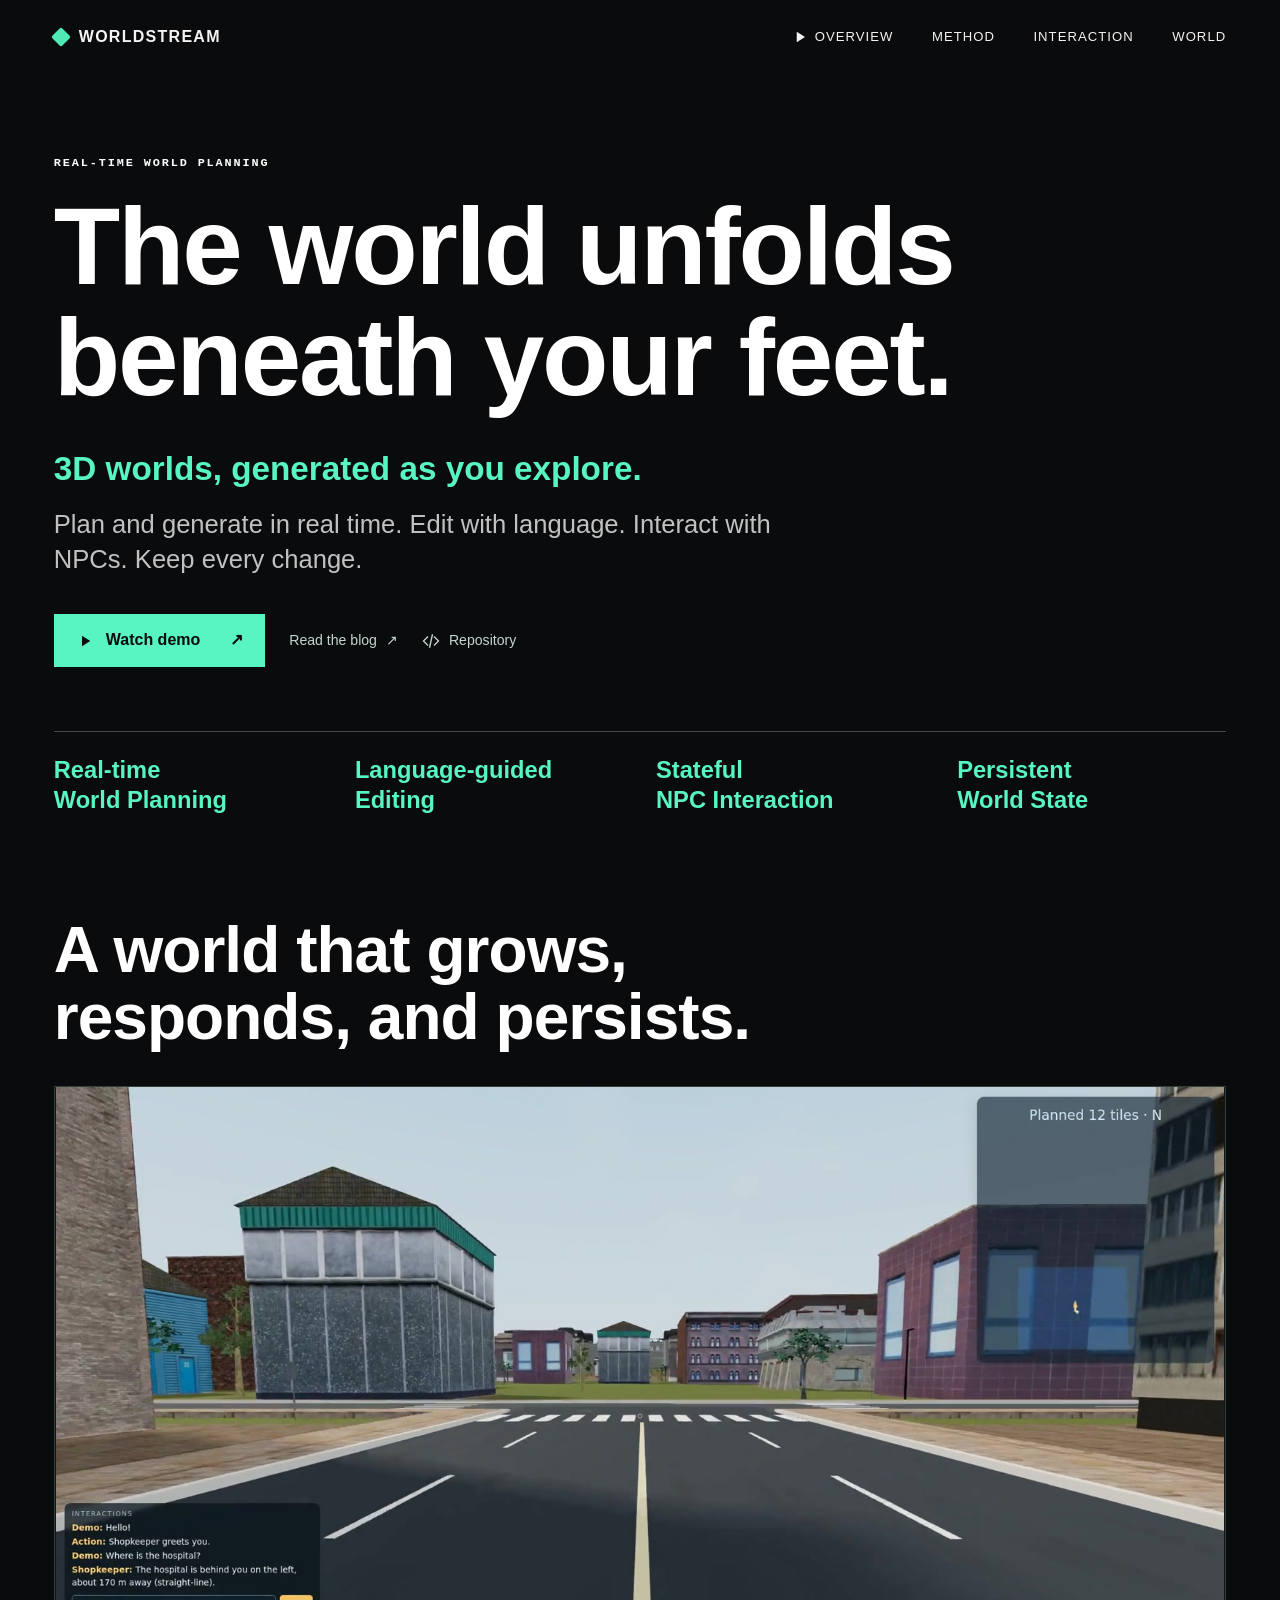
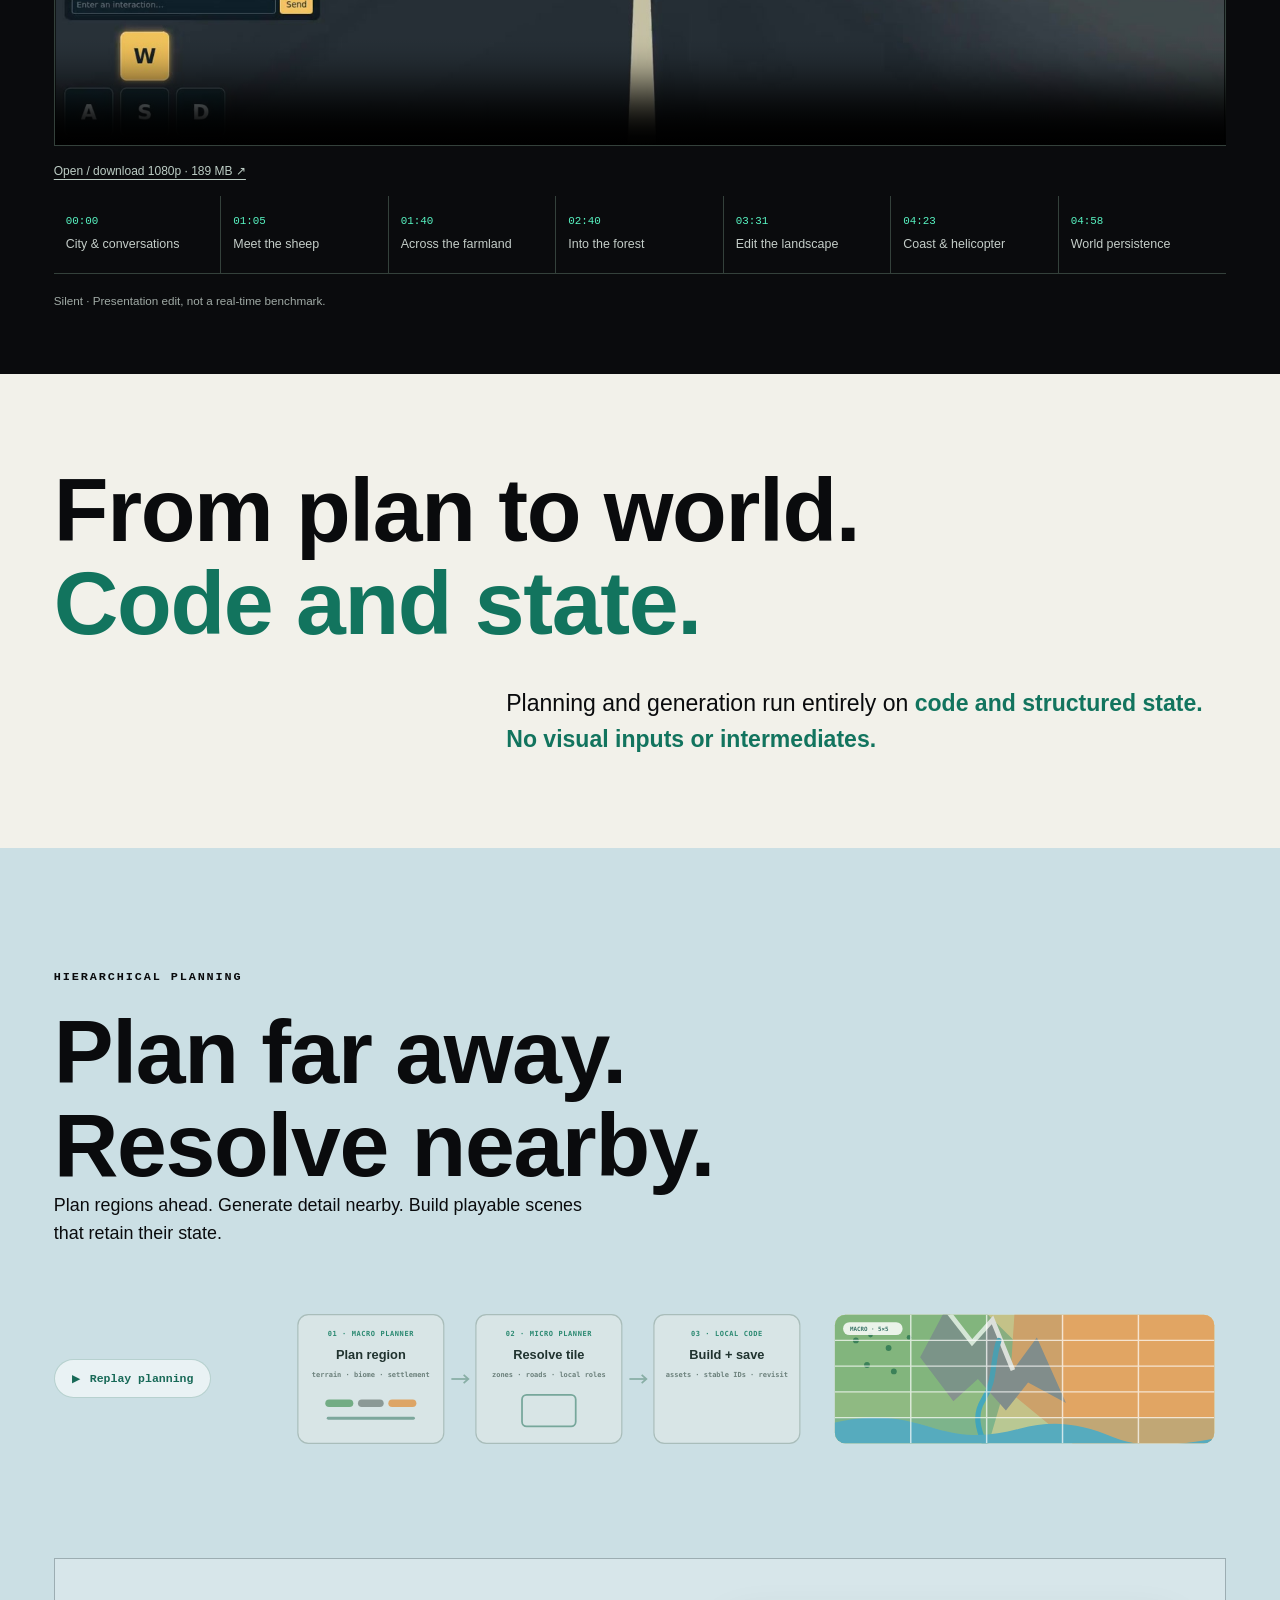
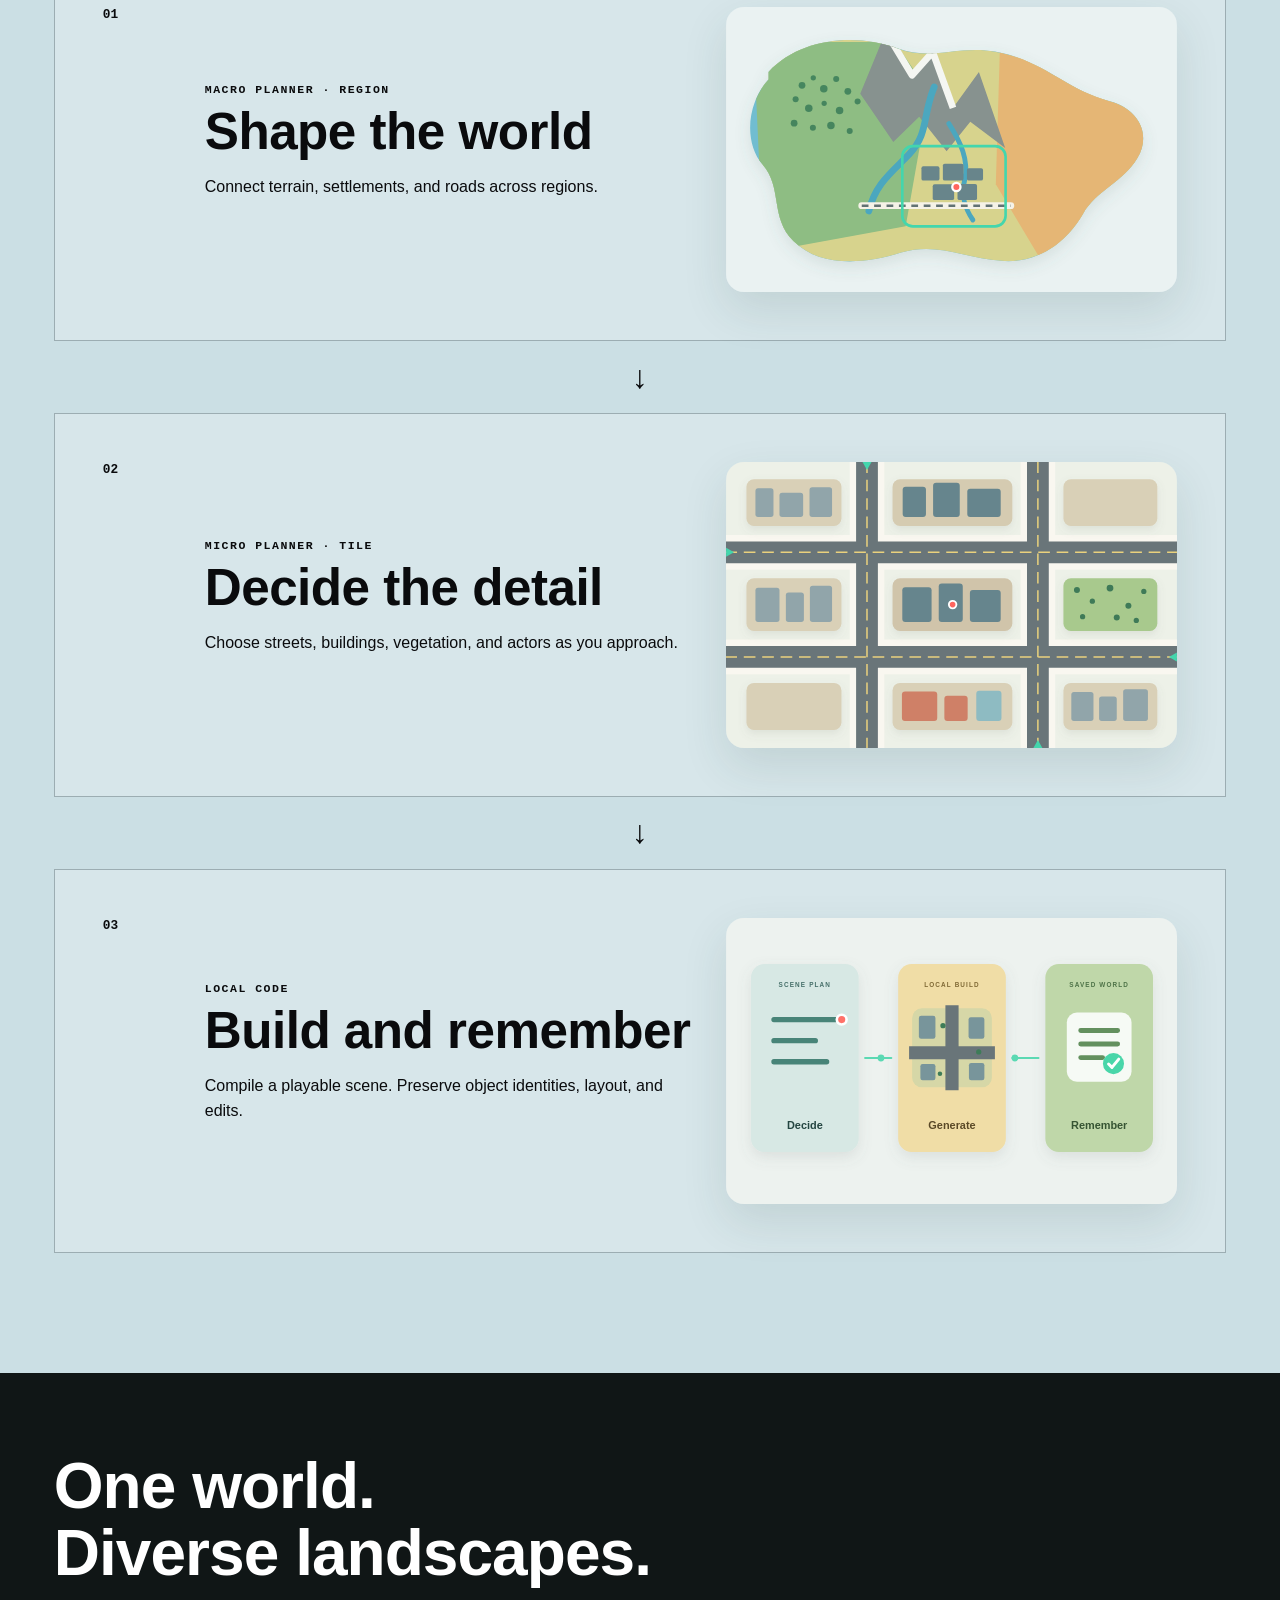
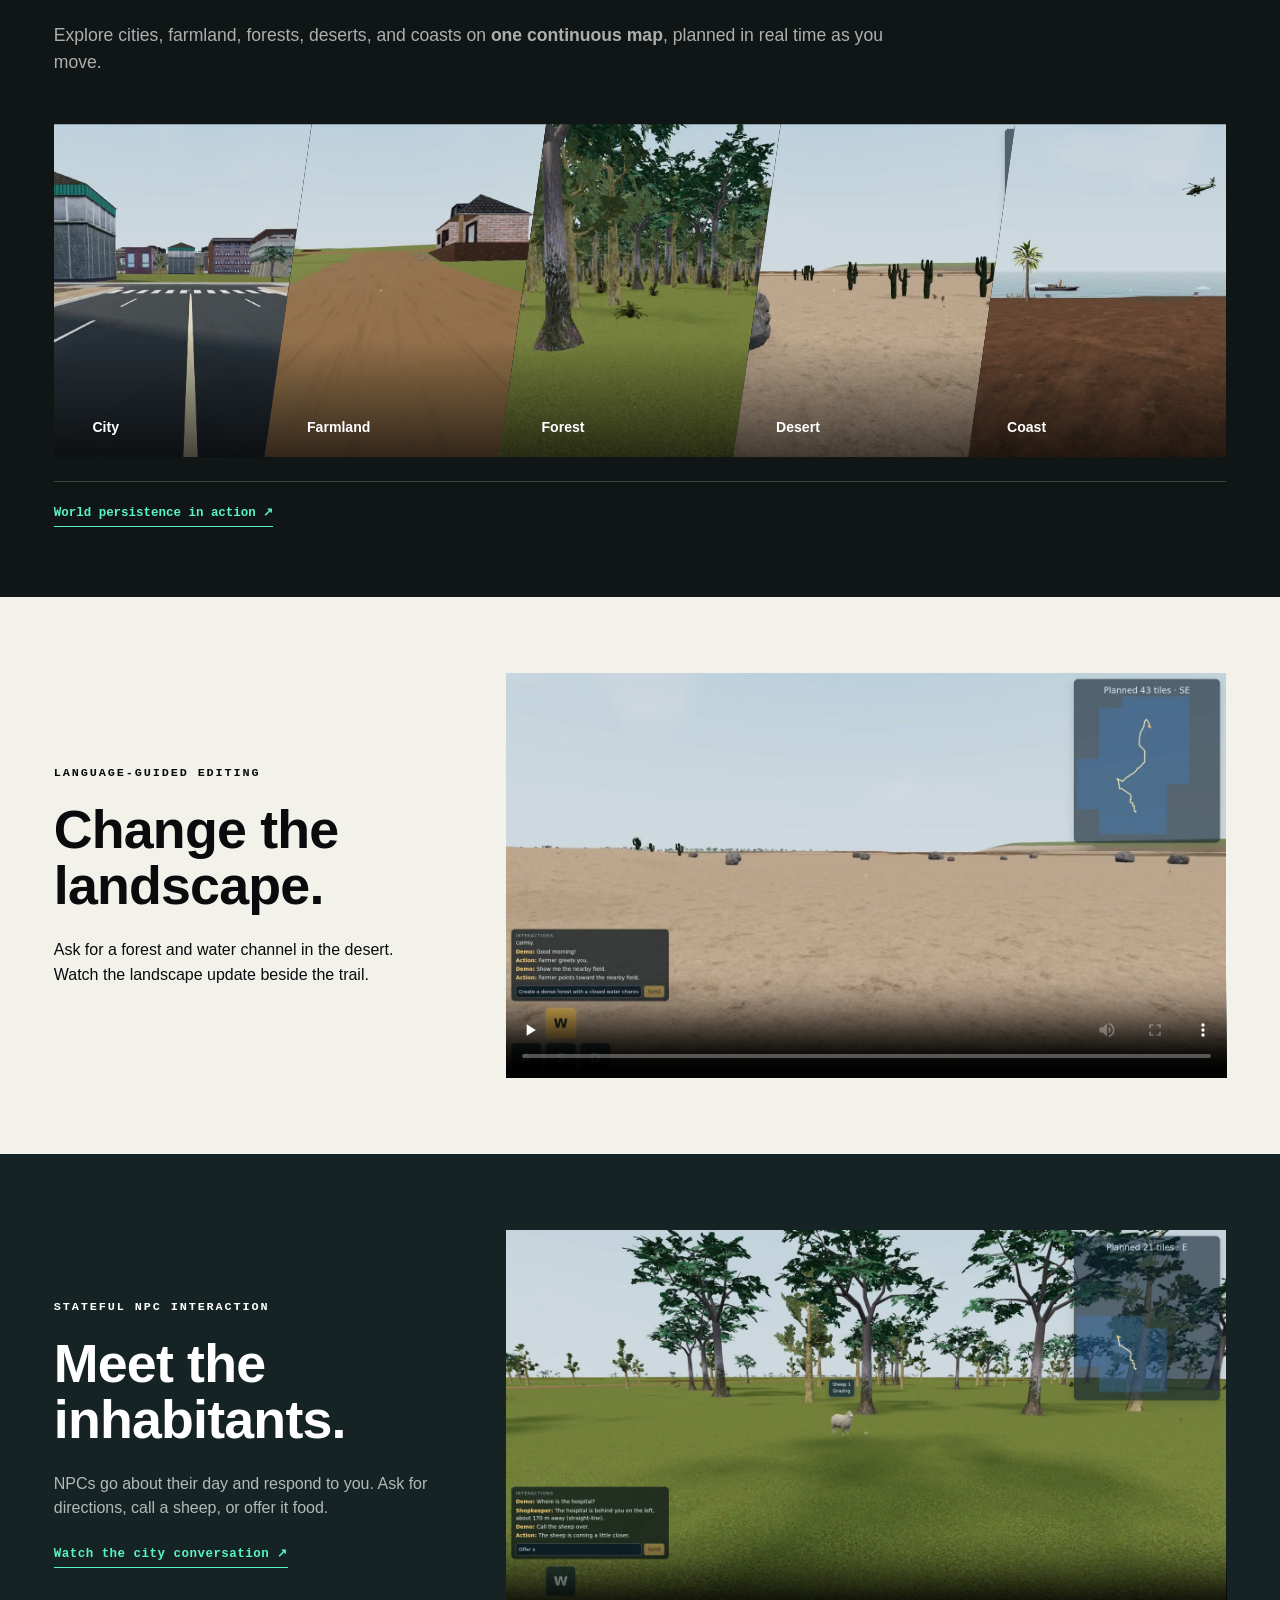
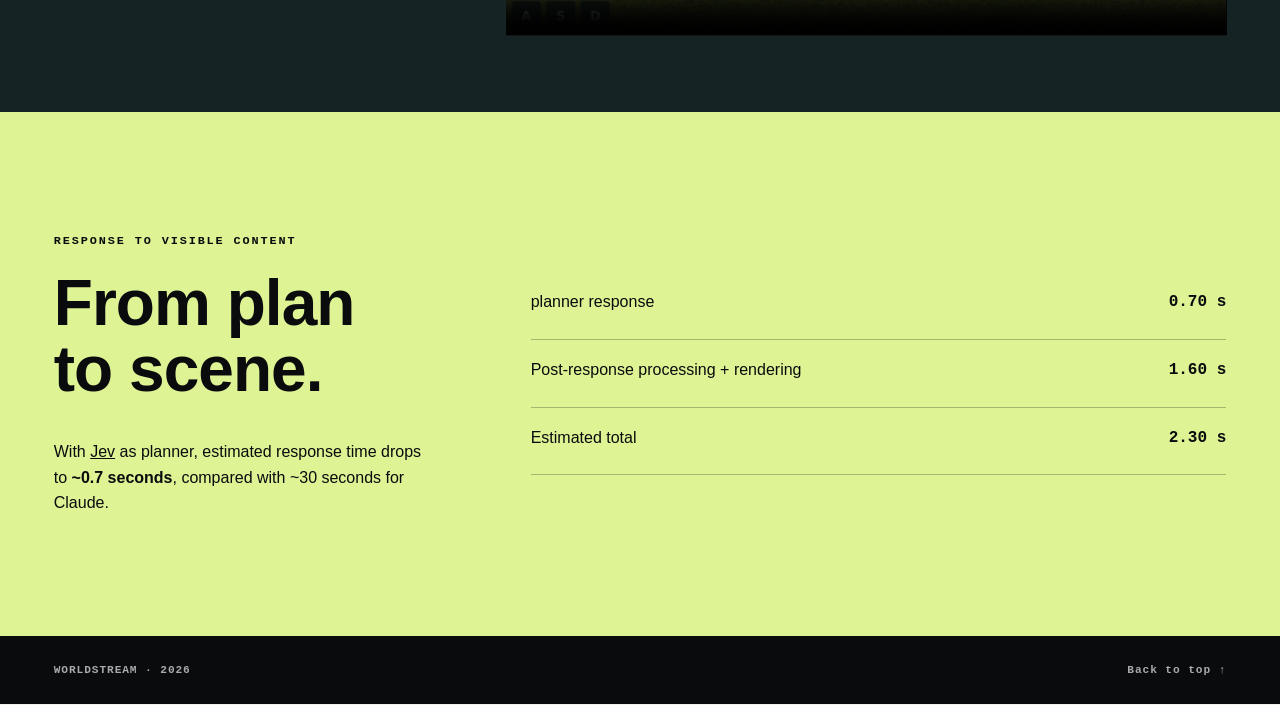
==== commit b4760956: "update project page" ====
--- a/index.html
+++ b/index.html
@@ -26,7 +26,7 @@
         <h1>The world unfolds<br />beneath your feet.</h1>
         <p class="hero-tagline"><strong>3D worlds, generated as you explore.</strong></p>
         <p class="lede">Plan and generate in real time. Edit with language. Interact with NPCs. Keep every change.</p>
-        <div class="hero-actions"><a class="primary-link" href="#demo"><svg class="link-icon" viewBox="0 0 24 24" aria-hidden="true"><path d="m8 5 11 7-11 7Z"/></svg>Watch demo <span aria-hidden="true">↗</span></a><a class="repo-link" href="https://github.com/krennic999/WorldStream" target="_blank" rel="noopener"><svg class="link-icon" viewBox="0 0 24 24" aria-hidden="true"><path d="m8 6-6 6 6 6m8-12 6 6-6 6M14 3l-4 18" fill="none" stroke="currentColor" stroke-width="1.8"/></svg>Repository</a></div>
+        <div class="hero-actions"><a class="primary-link" href="#demo"><svg class="link-icon" viewBox="0 0 24 24" aria-hidden="true"><path d="m8 5 11 7-11 7Z"/></svg>Watch demo <span aria-hidden="true">↗</span></a><a class="repo-link" href="blog/index.html">Read the blog <span aria-hidden="true">↗</span></a><a class="repo-link" href="https://github.com/krennic999/WorldStream" target="_blank" rel="noopener"><svg class="link-icon" viewBox="0 0 24 24" aria-hidden="true"><path d="m8 6-6 6 6 6m8-12 6 6-6 6M14 3l-4 18" fill="none" stroke="currentColor" stroke-width="1.8"/></svg>Repository</a></div>
         <div class="metric-row capability-row" aria-label="Core capabilities">
           <div><strong>Real-time<br />World Planning</strong></div>
           <div><strong>Language-guided<br />Editing</strong></div>
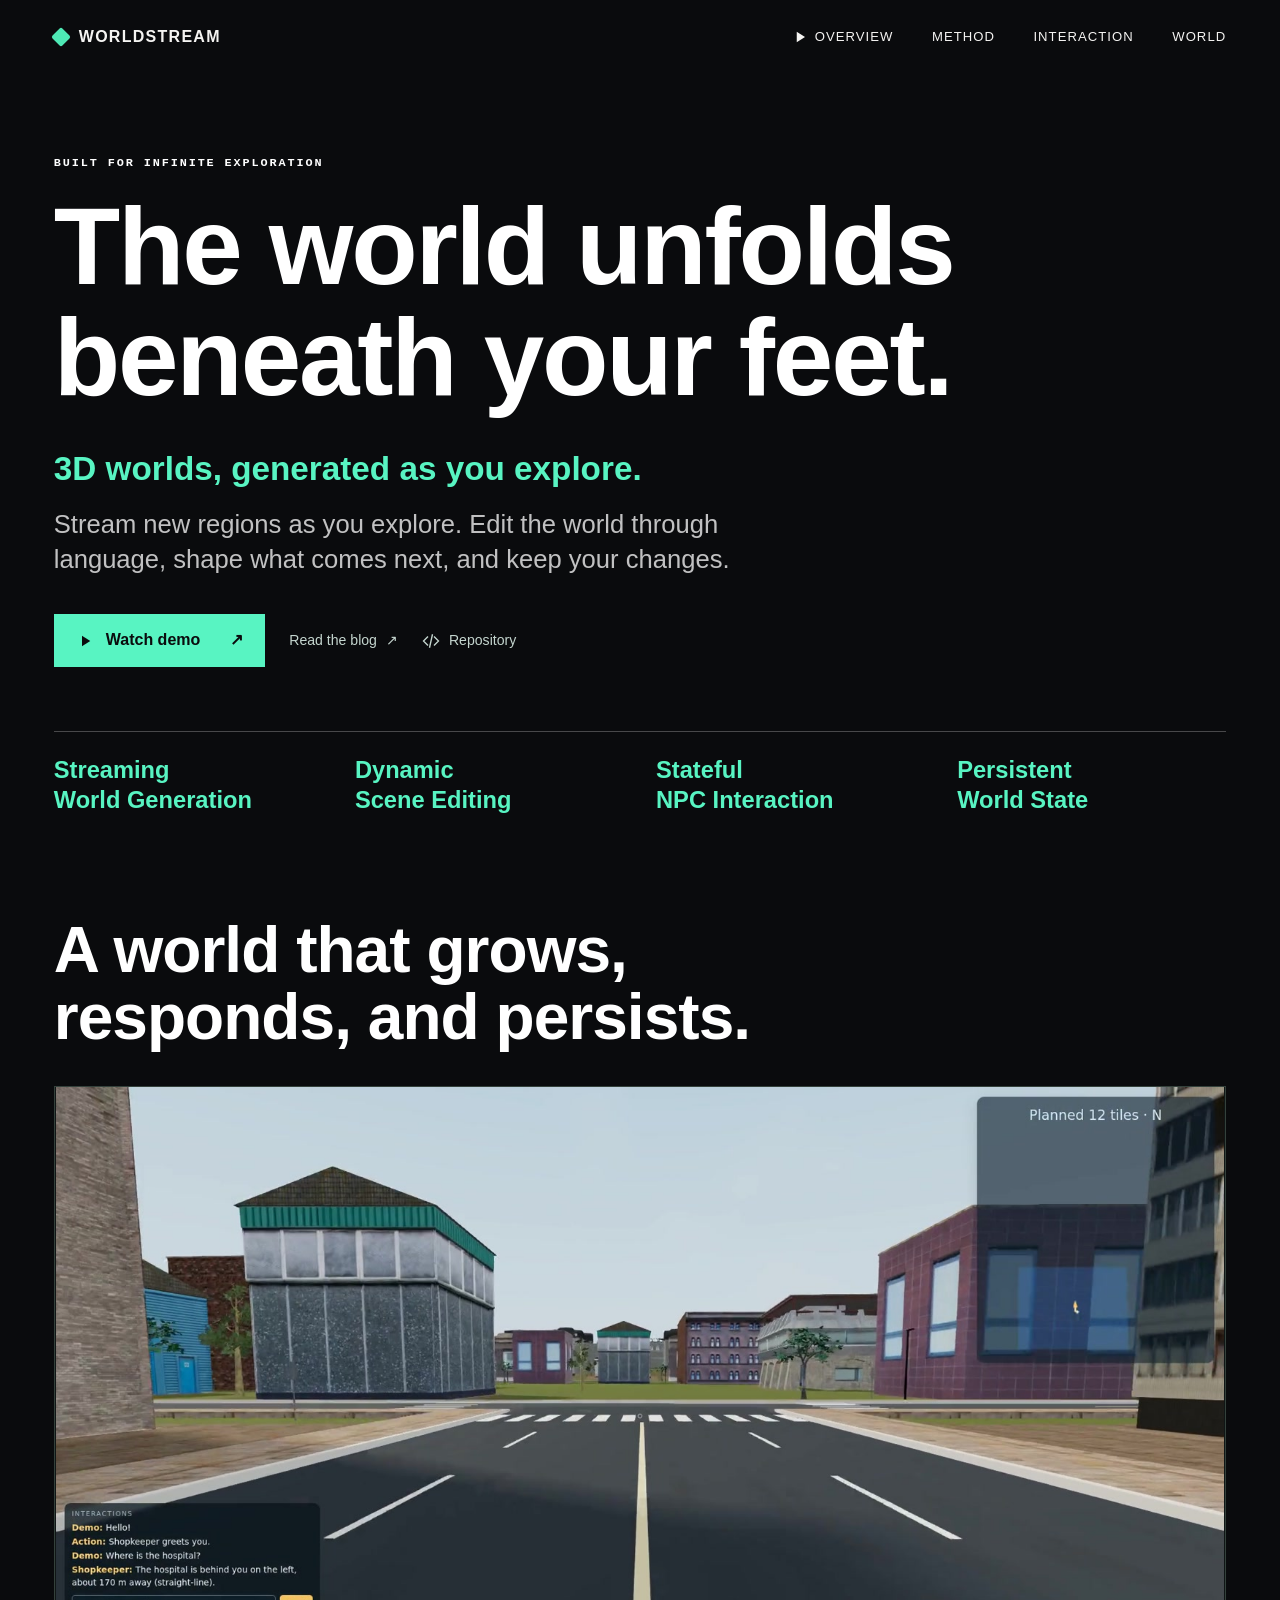
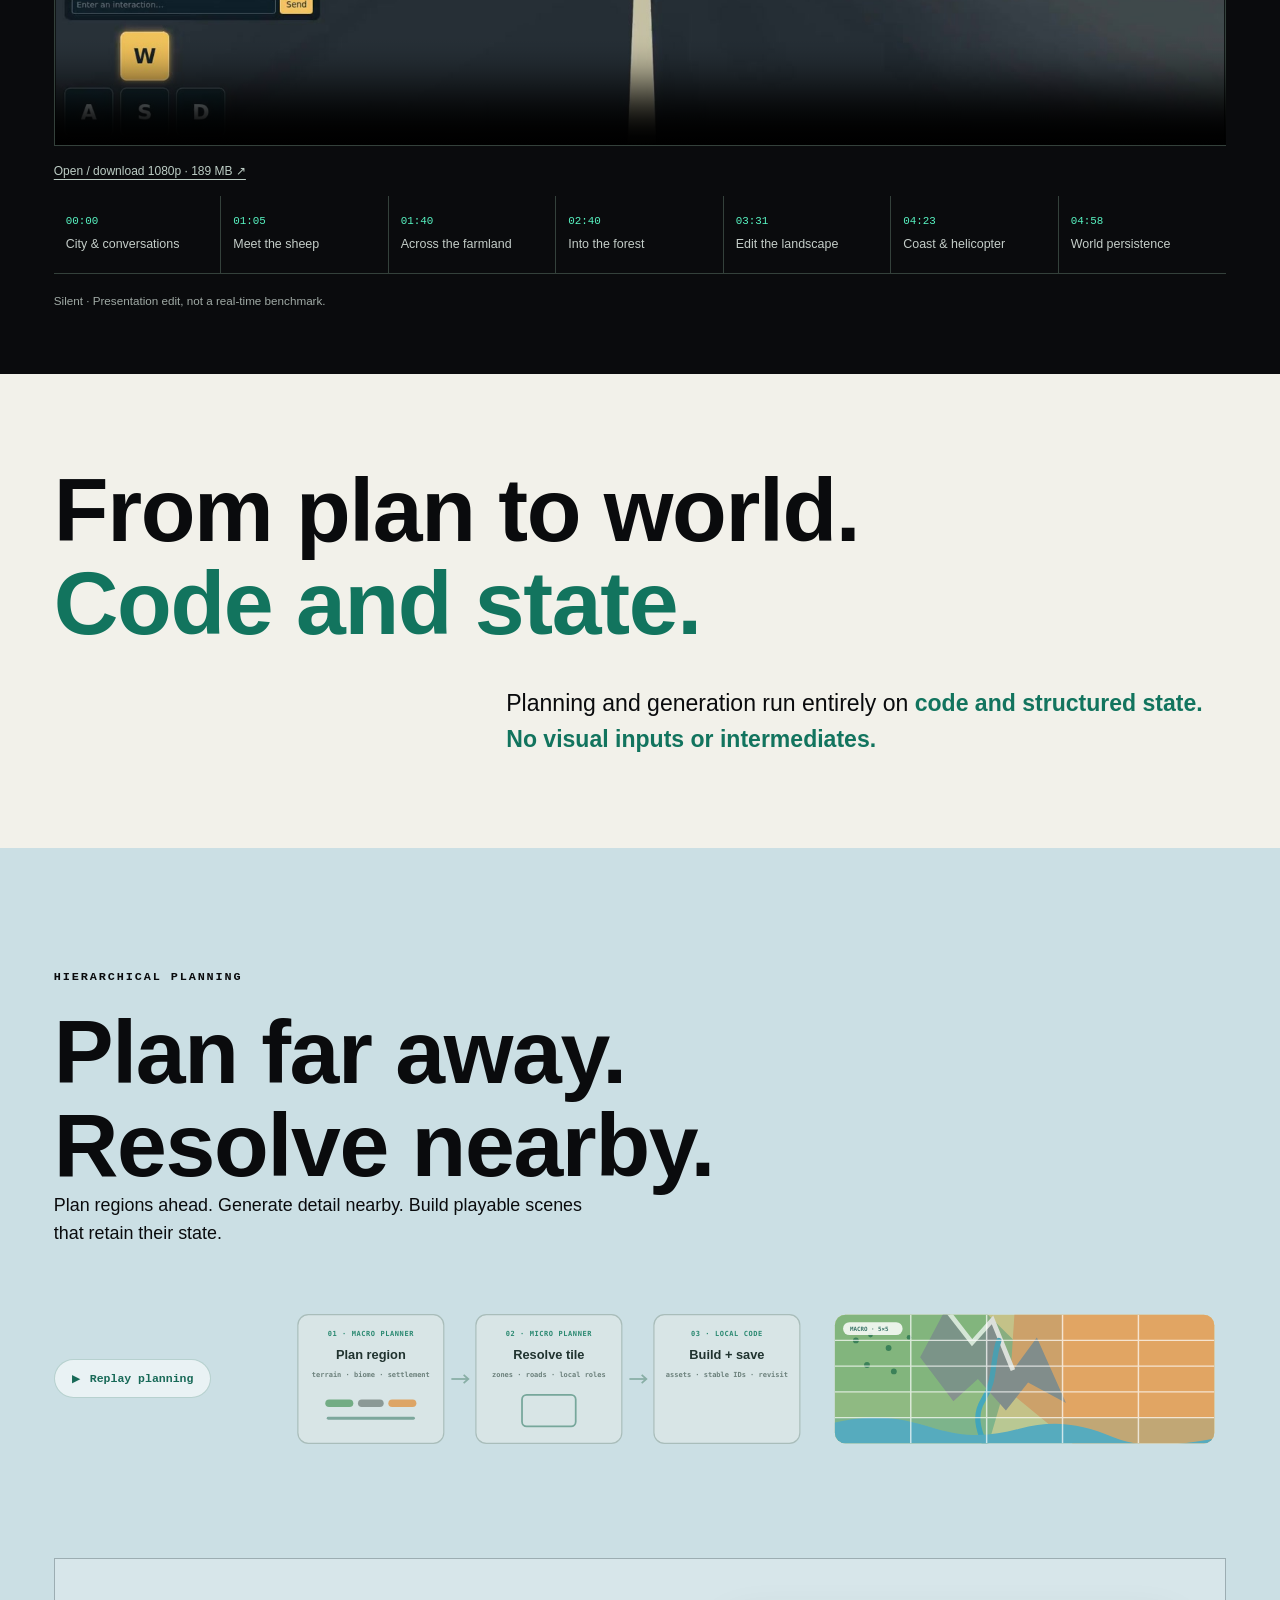
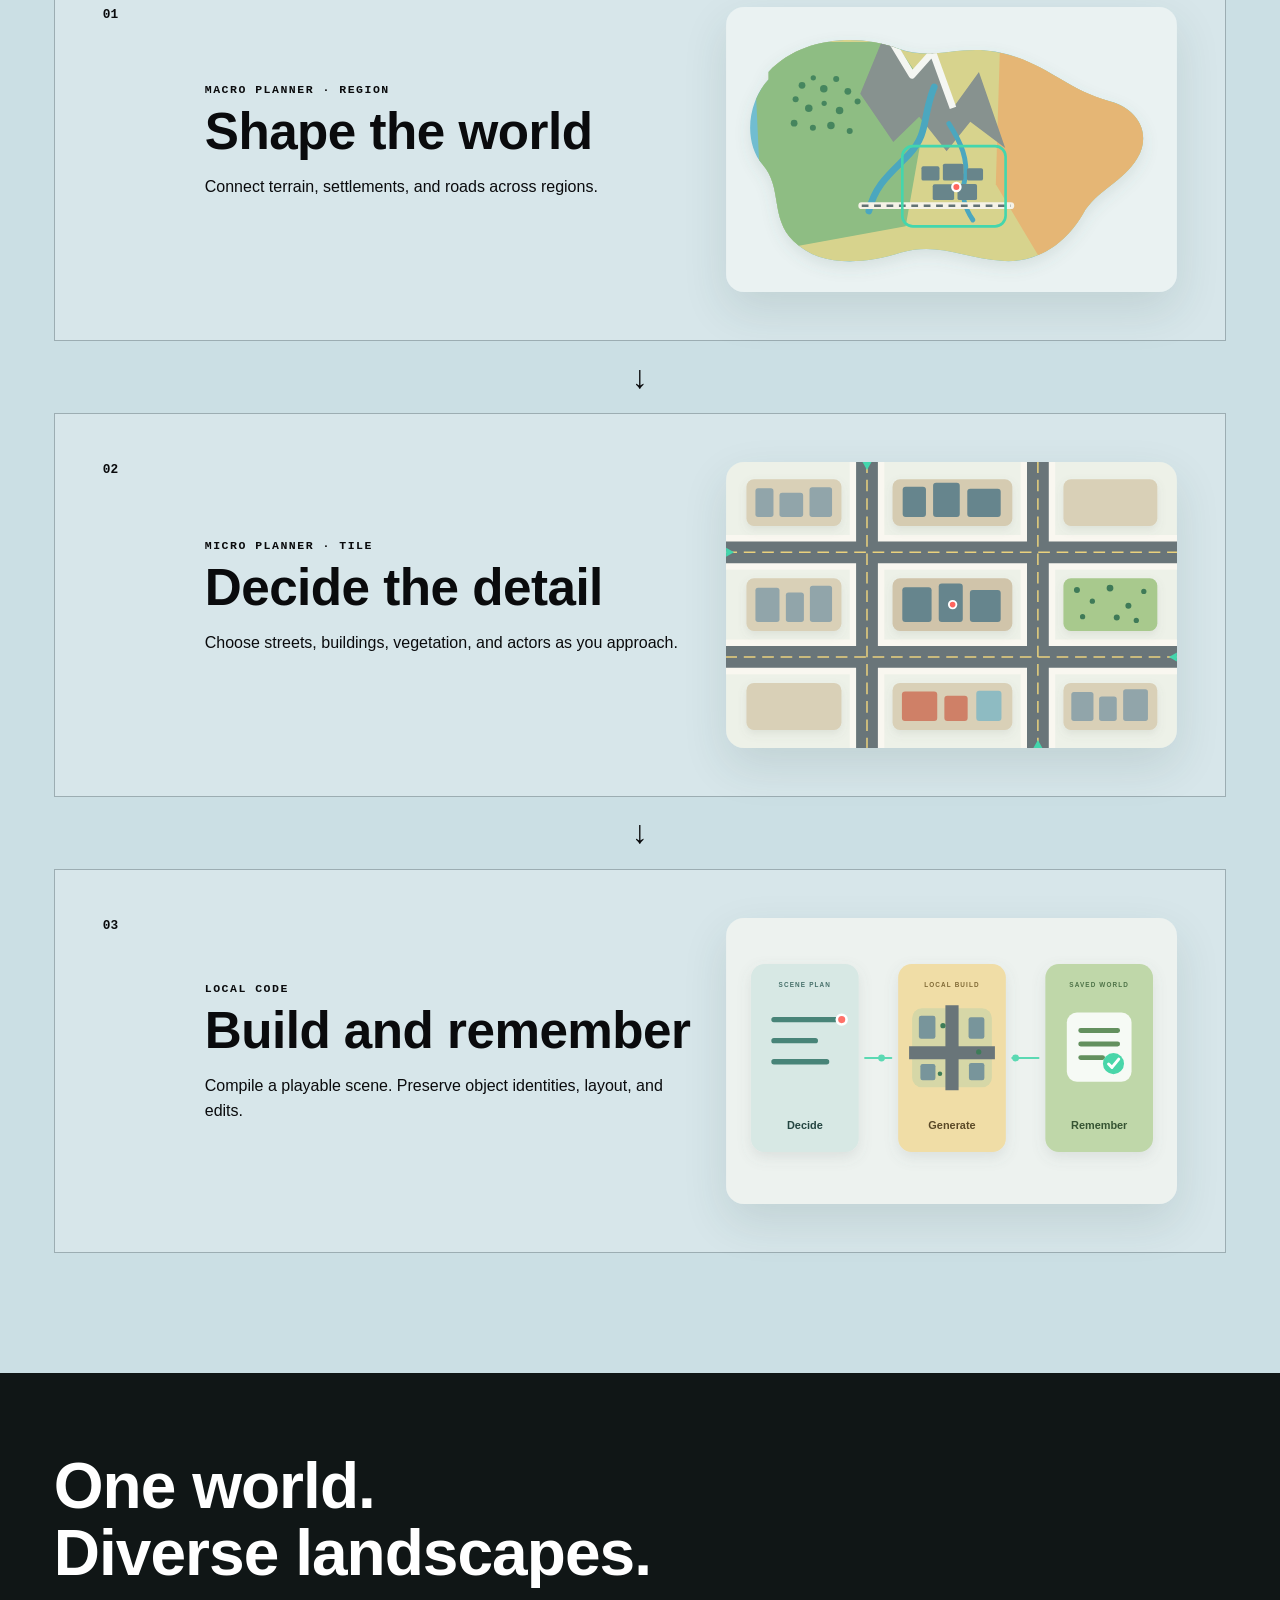
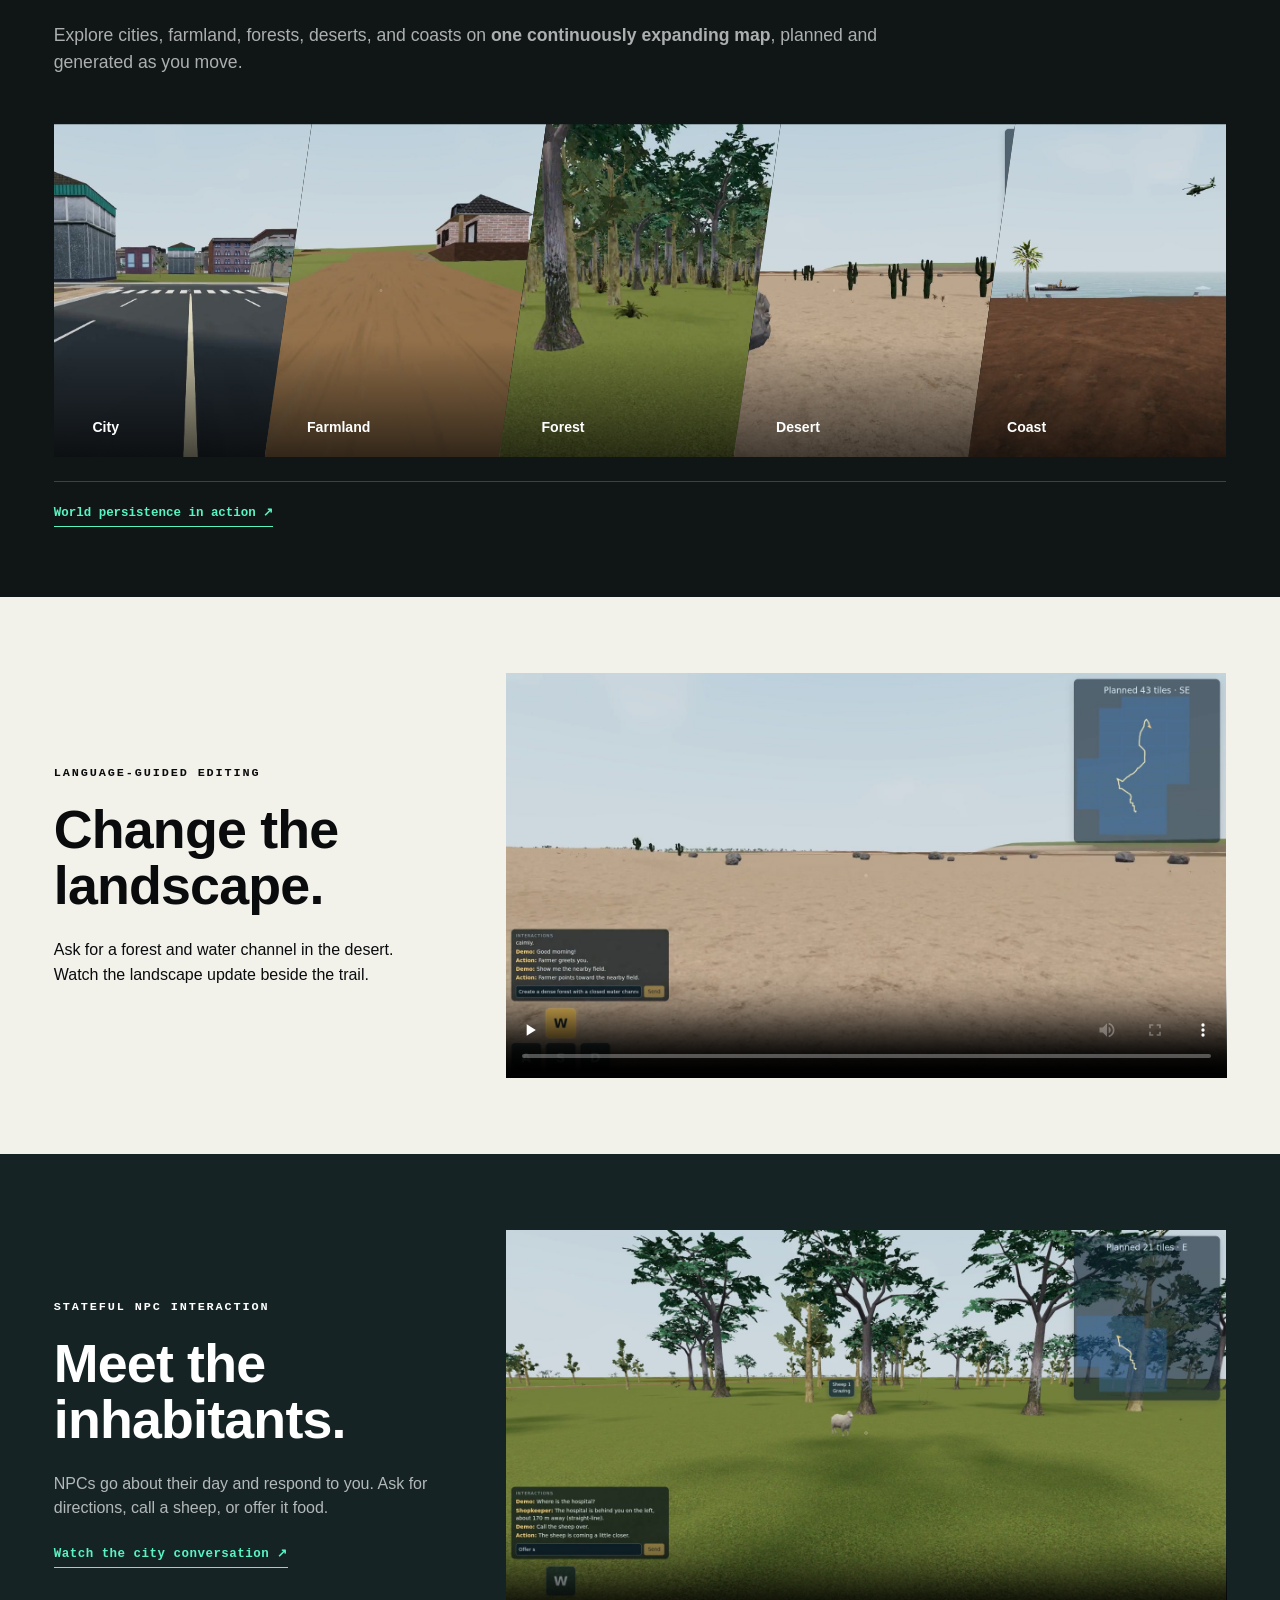
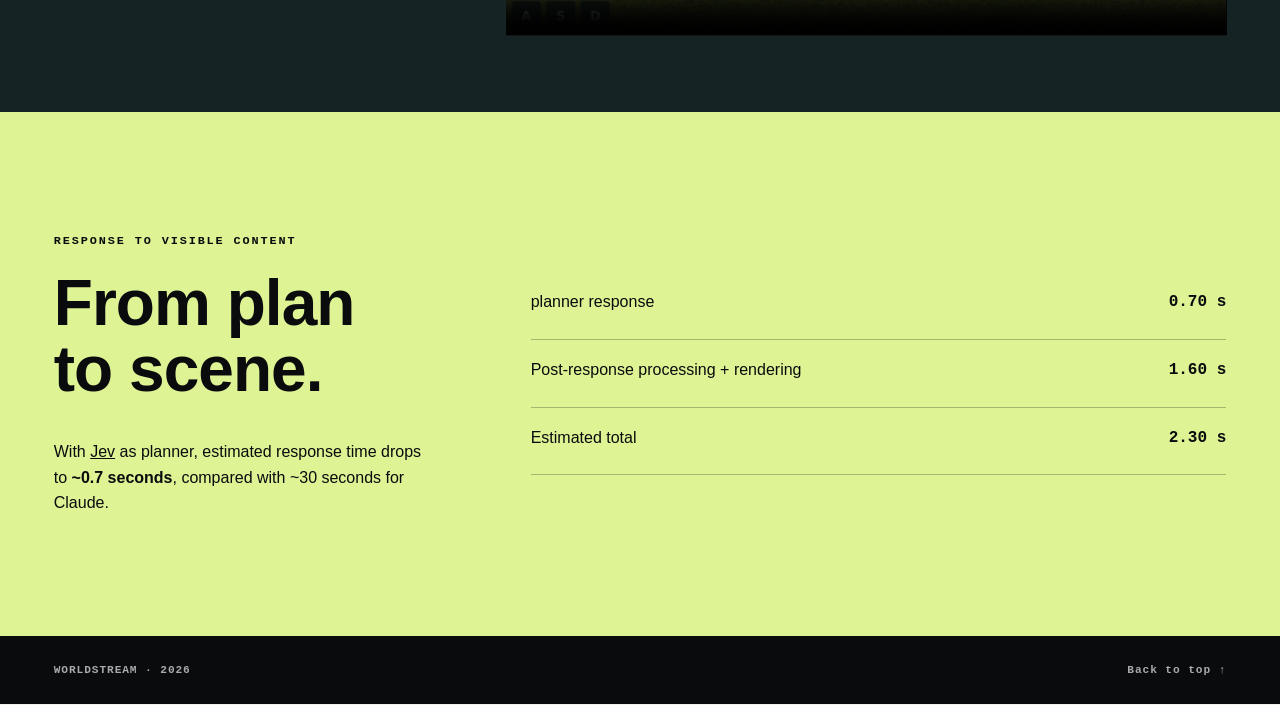
==== commit b590cf51: "update project page" ====
--- a/index.html
+++ b/index.html
@@ -3,7 +3,7 @@
 <head>
   <meta charset="utf-8" />
   <meta name="viewport" content="width=device-width, initial-scale=1" />
-  <meta name="description" content="WorldStream plans and expands a persistent 3D world in real time as you move. Edit scenes through language and interact with NPCs that pursue their own activities and respond to you." />
+  <meta name="description" content="WorldStream is designed for infinite exploration: stream an expanding 3D world, dynamically edit scenes through language, shape upcoming regions, and preserve changes across revisits." />
   <title>WorldStream — 3D worlds, generated as you explore</title>
   <link rel="icon" href="data:image/svg+xml,<svg xmlns=%22http://www.w3.org/2000/svg%22 viewBox=%220 0 32 32%22><rect width=%2232%22 height=%2232%22 rx=%228%22 fill=%22%2309090b%22/><path d=%22M8 16 16 7l8 9-8 9z%22 fill=%22%2358f4c2%22/></svg>" />
   <link rel="stylesheet" href="styles.css" />
@@ -22,14 +22,14 @@
   <main id="top">
     <section class="hero">
       <div class="hero-copy">
-        <p class="eyebrow">REAL-TIME WORLD PLANNING</p>
+        <p class="eyebrow">BUILT FOR INFINITE EXPLORATION</p>
         <h1>The world unfolds<br />beneath your feet.</h1>
         <p class="hero-tagline"><strong>3D worlds, generated as you explore.</strong></p>
-        <p class="lede">Plan and generate in real time. Edit with language. Interact with NPCs. Keep every change.</p>
+        <p class="lede">Stream new regions as you explore. Edit the world through language, shape what comes next, and keep your changes.</p>
         <div class="hero-actions"><a class="primary-link" href="#demo"><svg class="link-icon" viewBox="0 0 24 24" aria-hidden="true"><path d="m8 5 11 7-11 7Z"/></svg>Watch demo <span aria-hidden="true">↗</span></a><a class="repo-link" href="blog/index.html">Read the blog <span aria-hidden="true">↗</span></a><a class="repo-link" href="https://github.com/krennic999/WorldStream" target="_blank" rel="noopener"><svg class="link-icon" viewBox="0 0 24 24" aria-hidden="true"><path d="m8 6-6 6 6 6m8-12 6 6-6 6M14 3l-4 18" fill="none" stroke="currentColor" stroke-width="1.8"/></svg>Repository</a></div>
         <div class="metric-row capability-row" aria-label="Core capabilities">
-          <div><strong>Real-time<br />World Planning</strong></div>
-          <div><strong>Language-guided<br />Editing</strong></div>
+          <div><strong>Streaming<br />World Generation</strong></div>
+          <div><strong>Dynamic<br />Scene Editing</strong></div>
           <div><strong>Stateful<br />NPC Interaction</strong></div>
           <div><strong>Persistent<br />World State</strong></div>
         </div>
@@ -125,7 +125,7 @@
     <section id="worlds" class="worlds">
       <div class="worlds-copy">
         <h2>One world.<br />Diverse landscapes.</h2>
-        <p>Explore cities, farmland, forests, deserts, and coasts on <strong>one continuous map</strong>, planned in real time as you move.</p>
+        <p>Explore cities, farmland, forests, deserts, and coasts on <strong>one continuously expanding map</strong>, planned and generated as you move.</p>
       </div>
       <div class="biome-showcase">
         <div class="landscape-thumbnails" aria-label="Five landscapes in one world">
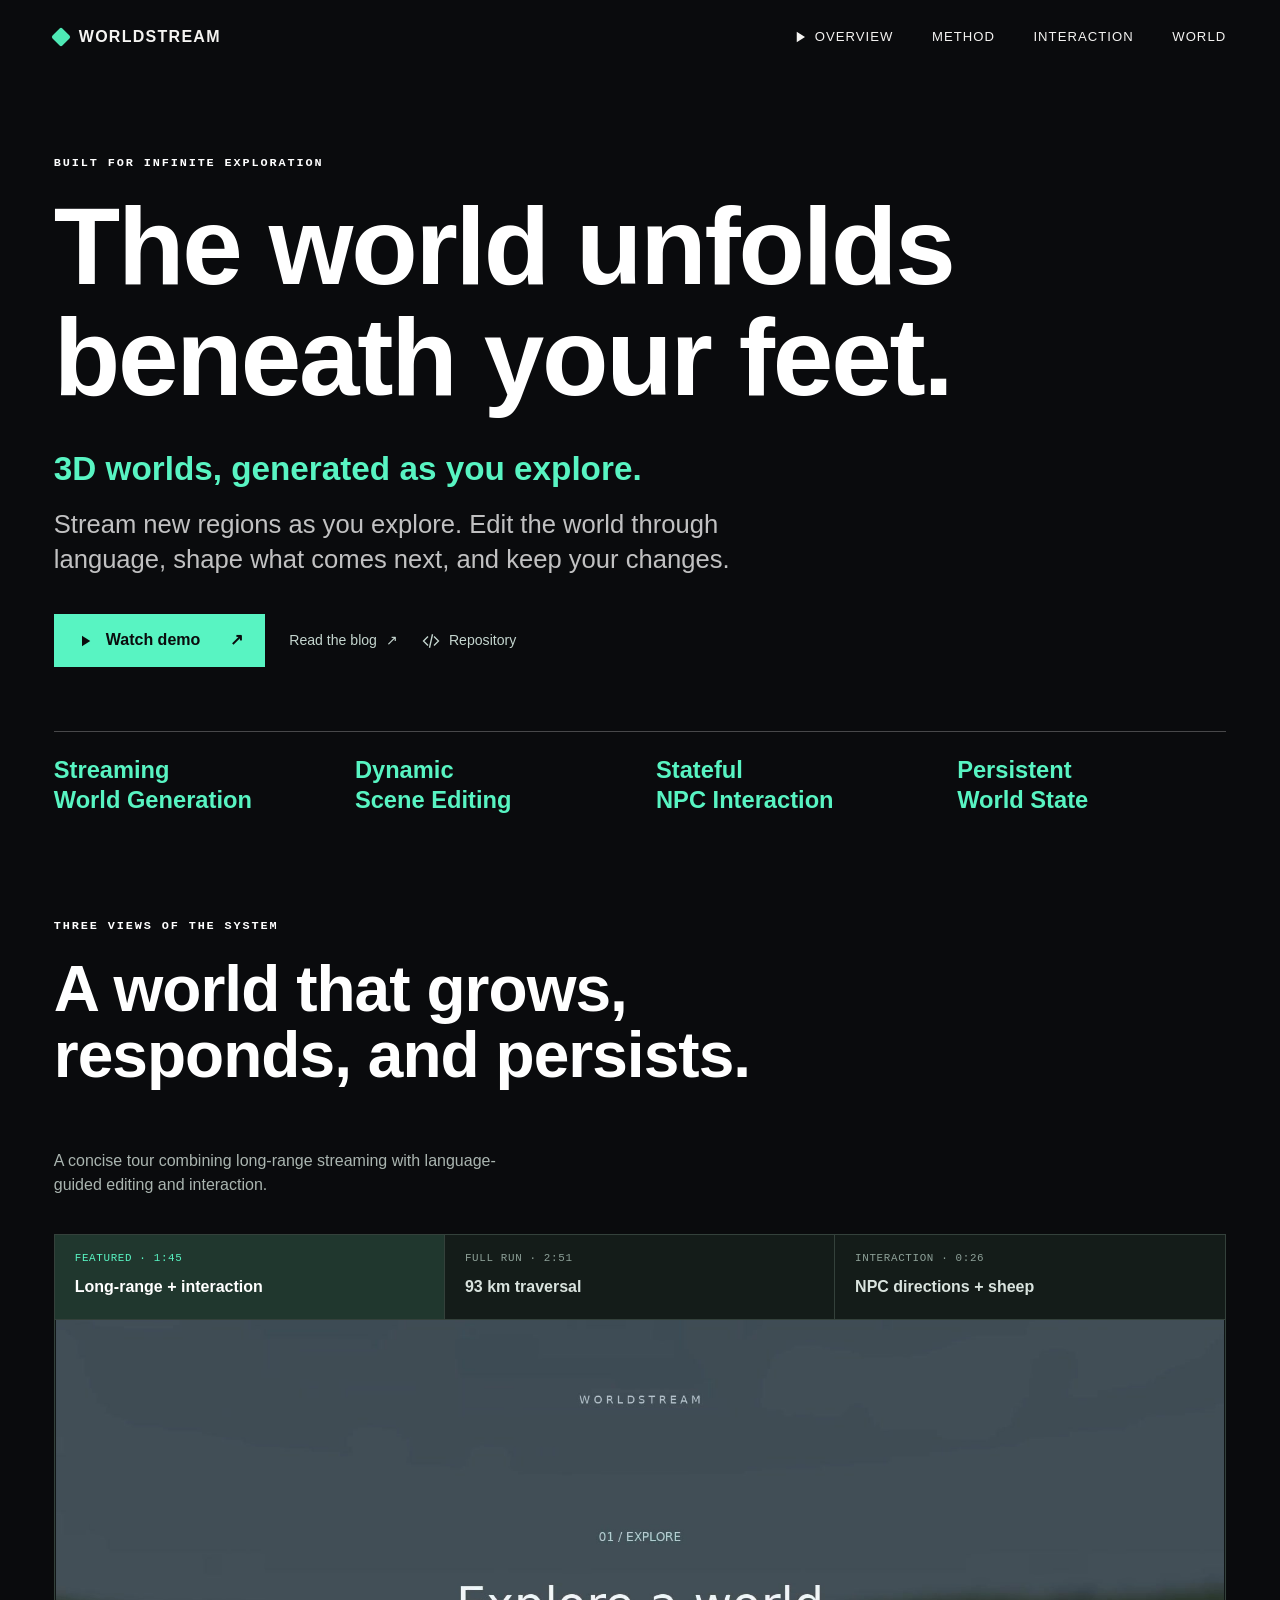
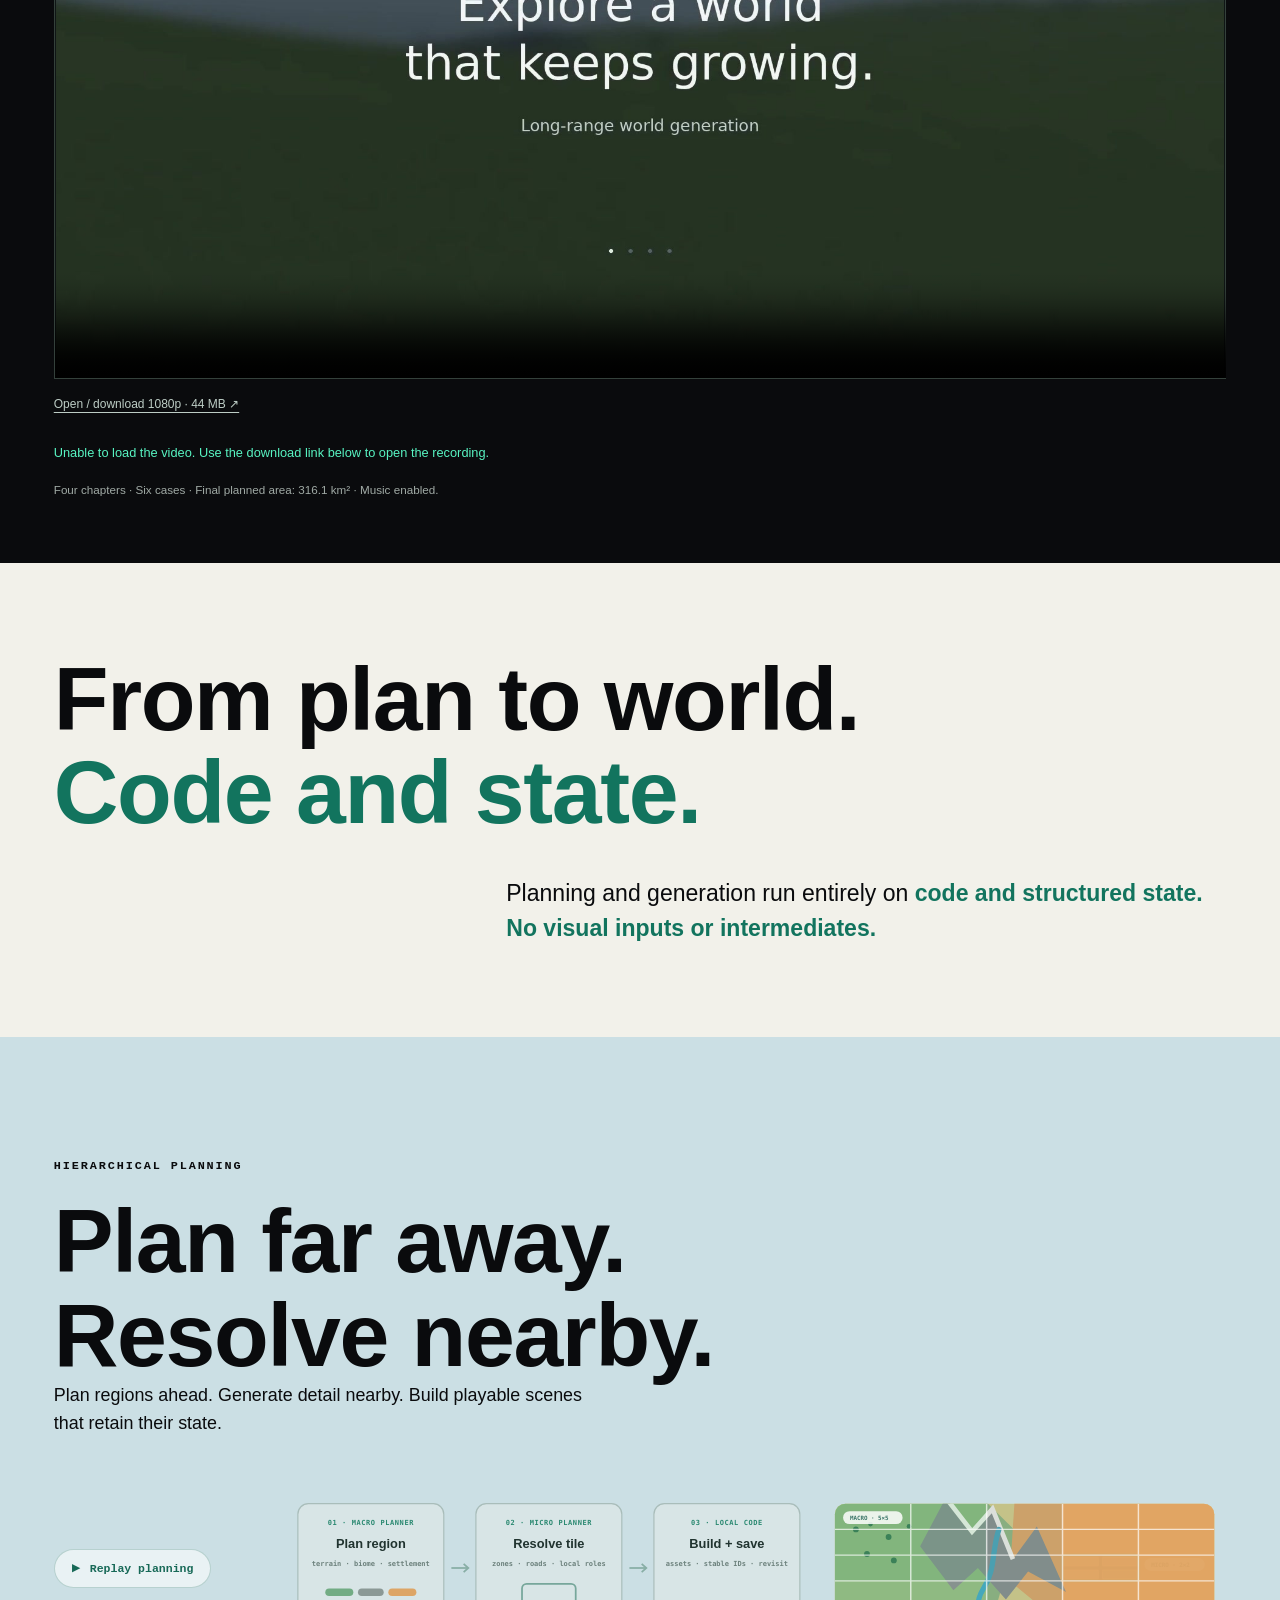
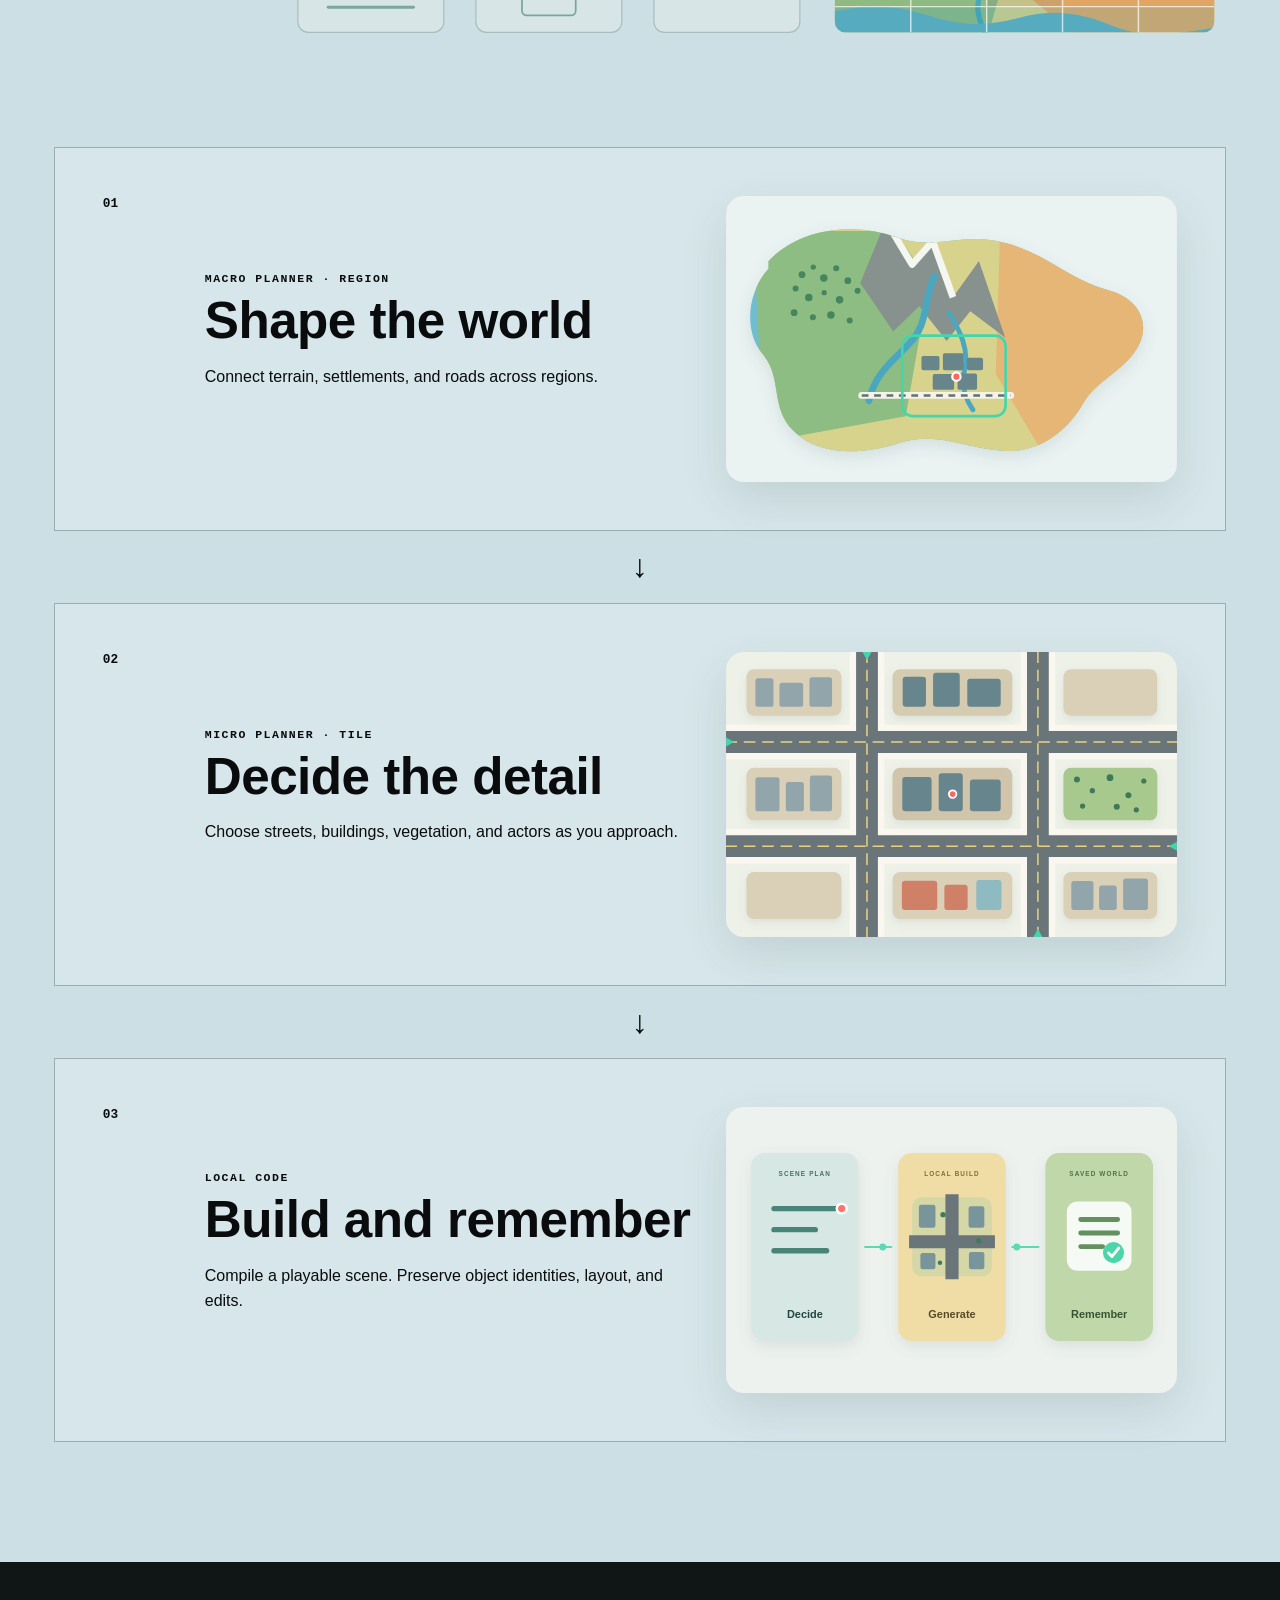
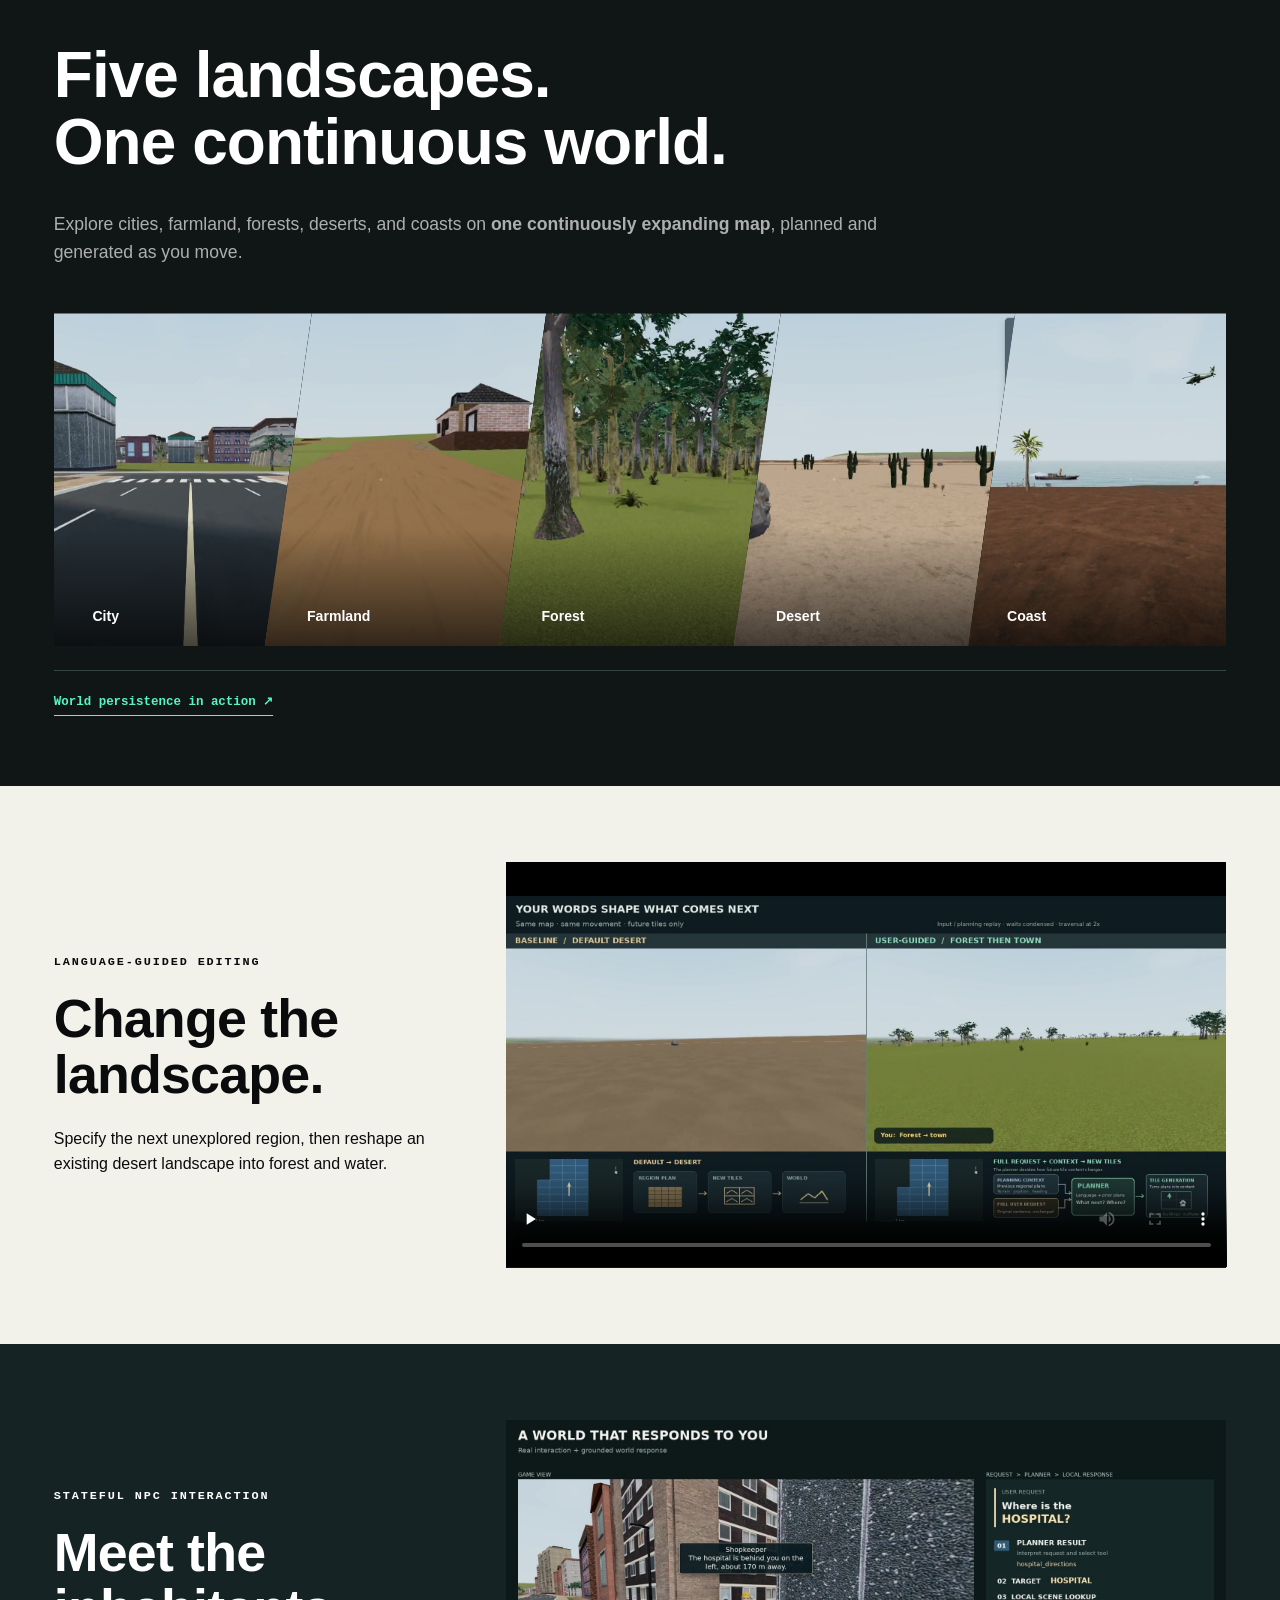
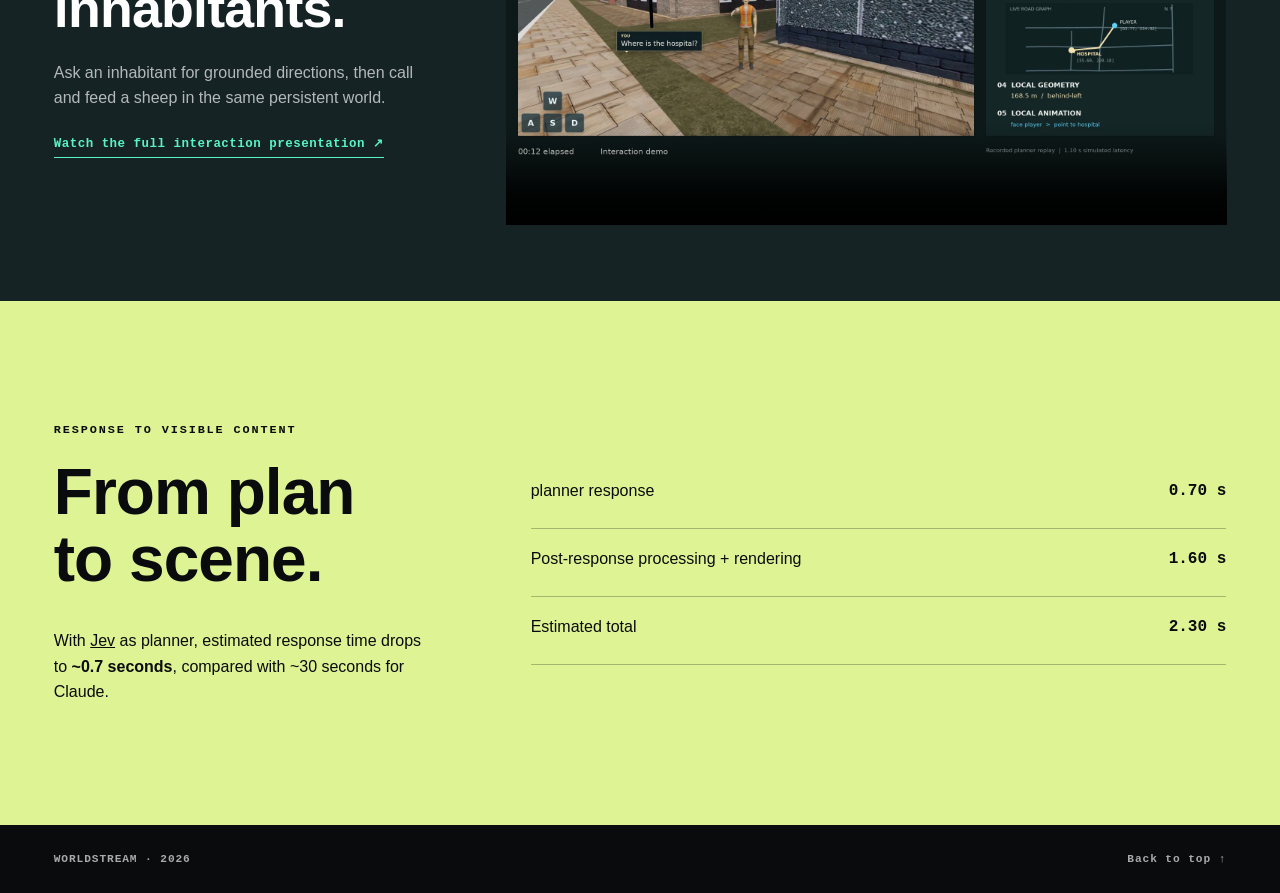
==== commit 1eb09cb6: "WorldStream final release" ====
--- a/index.html
+++ b/index.html
@@ -37,16 +37,21 @@
     </section>
 
     <section id="demo" class="demo-section" aria-labelledby="demo-title">
-      <div class="demo-heading"><div><h2 id="demo-title">A world that grows,<br />responds, and persists.</h2></div></div>
-      <video id="tour-video" class="tour-video" controls playsinline preload="none" poster="assets/demo-20260928/city.jpg" aria-label="WorldStream full presentation demo">
+      <div class="demo-heading"><div><p class="eyebrow">THREE VIEWS OF THE SYSTEM</p><h2 id="demo-title">A world that grows,<br />responds, and persists.</h2></div><p id="demo-description">A concise edited tour combining long-range streaming with language-guided editing and interaction.</p></div>
+      <div class="demo-library" role="tablist" aria-label="Choose a WorldStream demonstration">
+        <button type="button" role="tab" aria-selected="true" data-demo="complete"><span>Featured · 1:45</span><strong>Long-range + interaction</strong></button>
+        <button type="button" role="tab" aria-selected="false" data-demo="longRange"><span>Full run · 2:51</span><strong>93 km traversal</strong></button>
+        <button type="button" role="tab" aria-selected="false" data-demo="interaction"><span>Interaction · 0:26</span><strong>NPC directions + sheep</strong></button>
+      </div>
+      <video id="tour-video" class="tour-video" controls playsinline preload="none" poster="assets/demo-20260928/featured-planned-area-poster.jpg" aria-label="WorldStream long-range and interaction demo">
         Your browser does not support embedded video.
       </video>
       <div class="video-options">
         <div class="video-downloads">
-          <a id="download-original" target="_blank" rel="noopener">Open / download 1080p · 189 MB ↗</a>
+          <a id="download-original" target="_blank" rel="noopener">Open / download 1080p · 59 MB ↗</a>
         </div>
       </div>
-      <div class="demo-chapters" role="group" aria-label="Jump to a demo chapter">
+      <div class="demo-chapters" role="group" aria-label="Jump to a demo chapter" hidden>
         <button type="button" data-seek="0"><span>00:00</span>City &amp; conversations</button>
         <button type="button" data-seek="65"><span>01:05</span>Meet the sheep</button>
         <button type="button" data-seek="100"><span>01:40</span>Across the farmland</button>
@@ -56,7 +61,7 @@
         <button type="button" data-seek="298"><span>04:58</span>World persistence</button>
       </div>
       <p id="playback-status" class="playback-status" role="status"></p>
-      <div class="demo-footnote"><p>Silent · Presentation edit, not a real-time benchmark.</p></div>
+      <div class="demo-footnote"><p id="demo-note">Edited overview · Long-range traversal and interaction in one cut.</p></div>
     </section>
 
     <section class="statement">
@@ -124,7 +129,7 @@
 
     <section id="worlds" class="worlds">
       <div class="worlds-copy">
-        <h2>One world.<br />Diverse landscapes.</h2>
+        <h2>Five landscapes.<br />One continuous world.</h2>
         <p>Explore cities, farmland, forests, deserts, and coasts on <strong>one continuously expanding map</strong>, planned and generated as you move.</p>
       </div>
       <div class="biome-showcase">
@@ -143,11 +148,11 @@
       <div class="section-heading interaction-heading">
         <p class="eyebrow">LANGUAGE-GUIDED EDITING</p>
         <h2>Change the landscape.</h2>
-        <p>Ask for a forest and water channel in the desert. Watch the landscape update beside the trail.</p>
+        <p>Specify the next unexplored region, then reshape an existing desert landscape into forest and water.</p>
       </div>
 
       <div class="edit-showcase">
-        <figure class="excerpt-media"><video id="edit-video" controls playsinline preload="none" poster="assets/demo-20260928/edit-before.jpg" aria-label="24-second excerpt showing the landscape edit request and result; water loop partly outside the view"></video></figure>
+        <figure class="excerpt-media"><video id="edit-video" controls playsinline preload="none" poster="assets/demo-20260928/interaction-landscape-poster.jpg" aria-label="Planning a future region followed by a split-screen desert oasis edit"></video></figure>
       </div>
     </section>
 
@@ -155,12 +160,12 @@
       <div class="npc-copy">
         <p class="eyebrow">STATEFUL NPC INTERACTION</p>
         <h2>Meet the inhabitants.</h2>
-        <p>NPCs go about their day and respond to you. Ask for directions, call a sheep, or offer it food.</p>
-        <button class="npc-lab-link chapter-link" type="button" data-seek="4">Watch the city conversation ↗</button>
+        <p>Ask an inhabitant for grounded directions, then call and feed a sheep in the same persistent world.</p>
+        <button class="npc-lab-link chapter-link" type="button" data-seek="4">Watch the full interaction presentation ↗</button>
       </div>
 
       <figure class="npc-media fullbleed-media">
-        <video id="npc-video" controls playsinline preload="none" poster="assets/demo-20260928/sheep.jpg" aria-label="Calling and feeding a sheep in the world"></video>
+        <video id="npc-video" controls playsinline preload="none" poster="assets/demo-20260928/interaction-npc-poster.jpg" aria-label="Hospital directions followed by calling and feeding a sheep"></video>
       </figure>
     </section>
 
@@ -183,7 +188,7 @@
     <span>WORLDSTREAM · 2026</span>
     <a class="footer-link" href="#top">Back to top ↑</a>
   </footer>
-  <script src="media-config.js"></script>
-  <script src="script.js"></script>
+  <script src="media-config.js?v=20261006-r2-media"></script>
+  <script src="script.js?v=20261006-r2-media"></script>
 </body>
 </html>
--- a/styles.css
+++ b/styles.css
@@ -377,3 +377,17 @@
   .revisit-note { flex-direction: column; align-items: flex-start; gap: 16px; }
   .biome-selector button { padding: 9px 13px; }
 }
+
+.demo-library { display: grid; grid-template-columns: repeat(3, minmax(0, 1fr)); border: 1px solid #34413b; border-bottom: 0; }
+.demo-library button { display: grid; gap: 8px; min-height: 84px; padding: 17px 20px; border: 0; border-right: 1px solid #34413b; background: #141c19; color: #d9e3de; text-align: left; cursor: pointer; }
+.demo-library button:last-child { border-right: 0; }
+.demo-library button span { color: #8da098; font: .68rem ui-monospace, monospace; text-transform: uppercase; letter-spacing: .06em; }
+.demo-library button strong { font: 600 1rem/1.25 Inter, ui-sans-serif, sans-serif; }
+.demo-library button:hover, .demo-library button[aria-selected="true"] { background: #20372e; color: white; }
+.demo-library button[aria-selected="true"] span { color: var(--acid); }
+.demo-chapters[hidden] { display: none; }
+@media (max-width: 520px) {
+  .demo-library { grid-template-columns: 1fr; }
+  .demo-library button { min-height: 0; border-right: 0; border-bottom: 1px solid #34413b; }
+  .demo-library button:last-child { border-bottom: 0; }
+}
